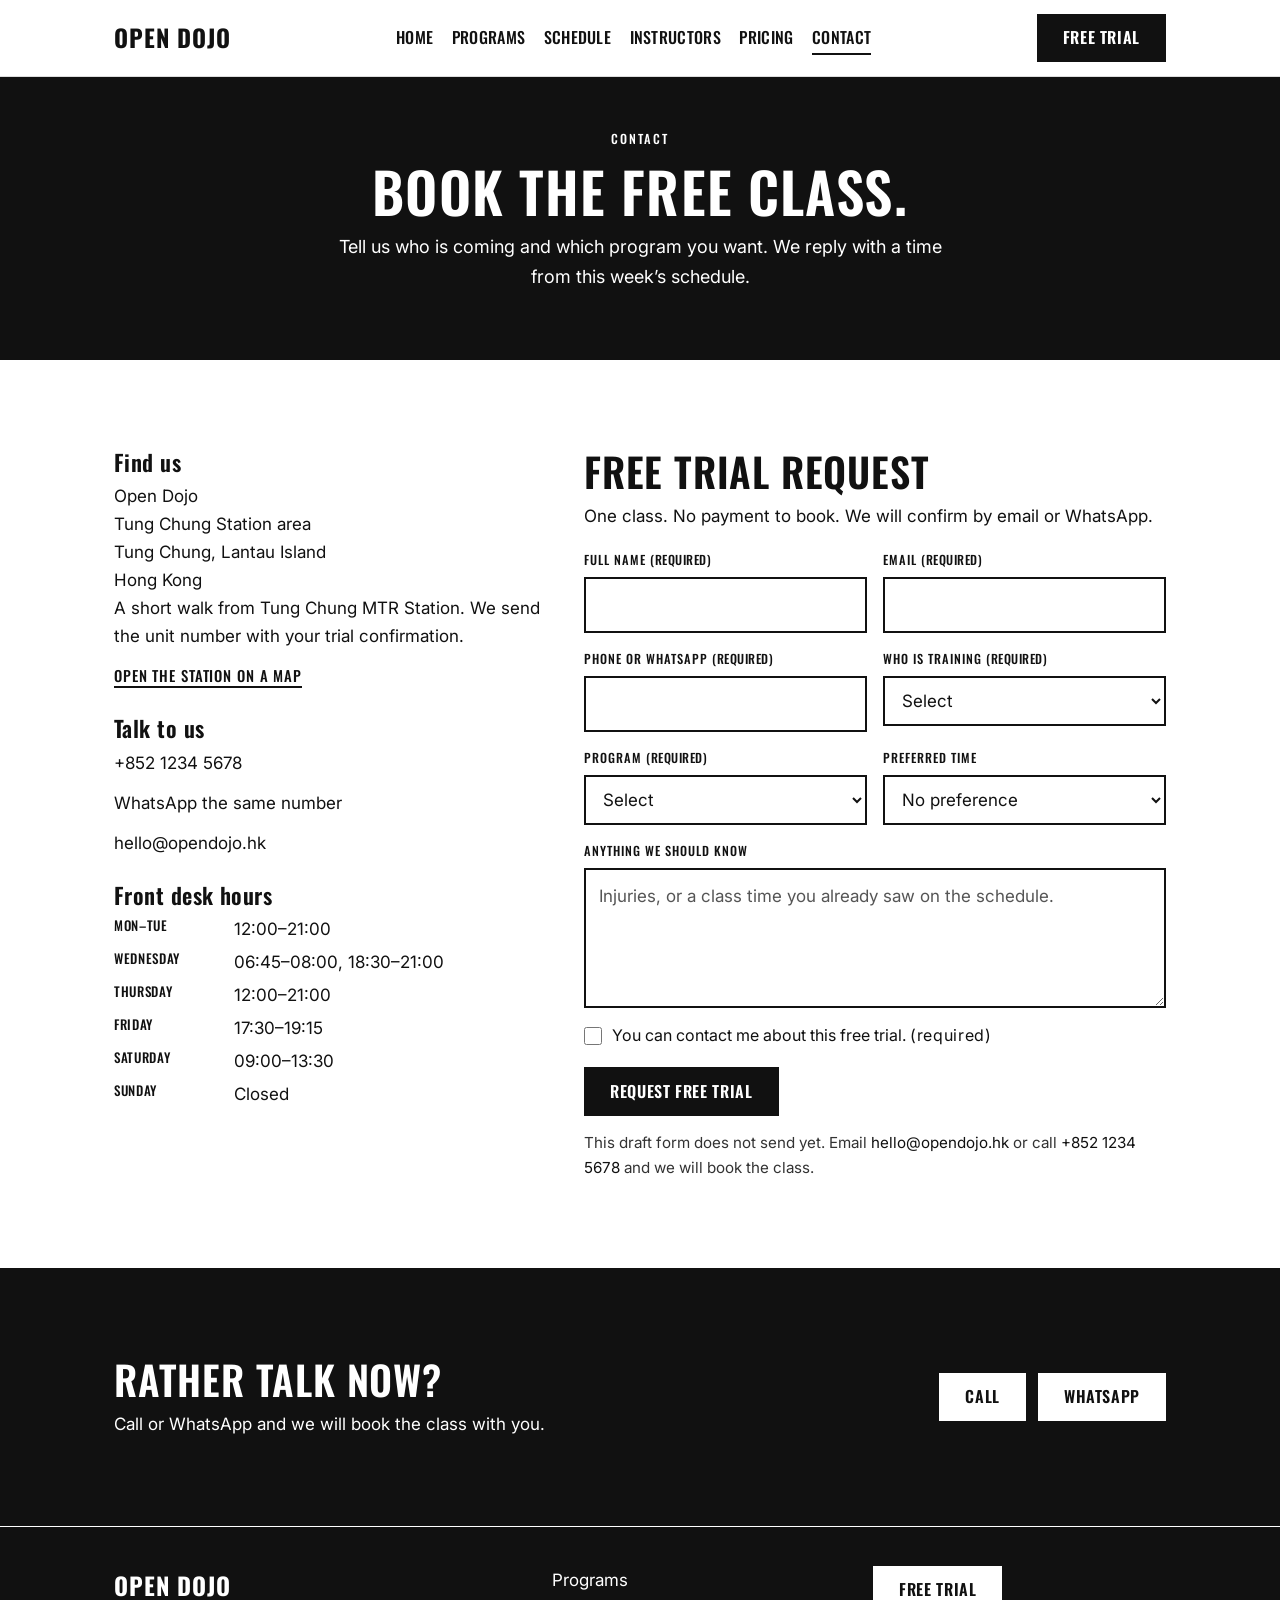
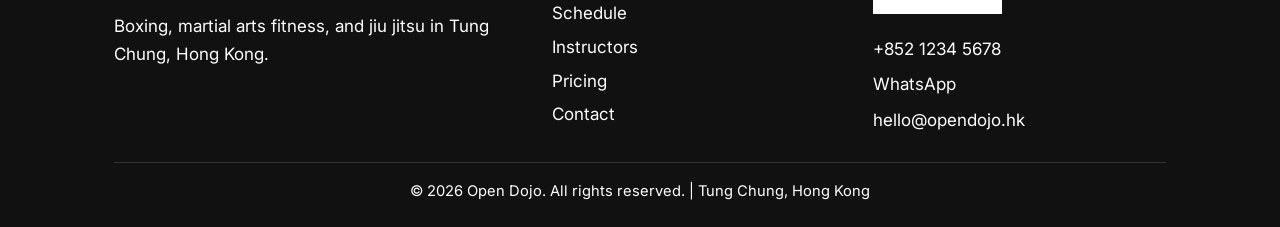
==== contact.html @ 1bc10bd5 "Rename the gym to Open Dojo and keep three classes. Boxing, martial arts fitness, and jiu jitsu open" ====
<!DOCTYPE html>
<html lang="en">
<head>
  <meta charset="UTF-8">
  <meta name="viewport" content="width=device-width, initial-scale=1.0">
  <meta name="description" content="Book a free trial class at Open Dojo in Tung Chung. Boxing, martial arts fitness, or jiu jitsu open mat. Near Tung Chung MTR Station.">
  <title>Contact | Open Dojo</title>
  <link rel="stylesheet" href="styles.css">
</head>
<body>
  <a class="skip" href="#main">Skip to content</a>
  <header>
    <nav aria-label="Primary">
      <a class="logo" href="index.html">Open Dojo</a>
      <input class="nav-toggle" type="checkbox" id="nav-toggle">
      <label class="nav-summary" for="nav-toggle"><span class="menu-open">Menu</span><span class="menu-close">Close</span></label>
      <a class="btn nav-cta" href="contact.html#trial">Free Trial</a>
      <ul class="nav-links">
        <li><a href="index.html">Home</a></li>
        <li><a href="programs.html">Programs</a></li>
        <li><a href="schedule.html">Schedule</a></li>
        <li><a href="instructors.html">Instructors</a></li>
        <li><a href="pricing.html">Pricing</a></li>
        <li><a href="contact.html" aria-current="page">Contact</a></li>
      </ul>
    </nav>
  </header>
  <main id="main">
    <section class="page-hero">
      <div class="container">
        <p class="eyebrow">Contact</p>
        <h1>Book the free class.</h1>
        <p class="lede">Tell us who is coming and which program you want. We reply with a time from this week’s schedule.</p>
      </div>
    </section>

    <section id="trial">
      <div class="container contact-layout">
        <div class="trial-panel">
          <h2>Free trial request</h2>
          <p>One class. No payment to book. We will confirm by email or WhatsApp.</p>
          <form class="trial-form" name="trial" action="#" method="post">
            <div class="form-grid">
              <div class="field">
                <label for="name">Full name <span class="req">(required)</span></label>
                <input id="name" name="name" type="text" autocomplete="name" required>
              </div>
              <div class="field">
                <label for="email">Email <span class="req">(required)</span></label>
                <input id="email" name="email" type="email" autocomplete="email" required>
              </div>
              <div class="field">
                <label for="phone">Phone or WhatsApp <span class="req">(required)</span></label>
                <input id="phone" name="phone" type="tel" autocomplete="tel" required>
              </div>
              <div class="field">
                <label for="who">Who is training <span class="req">(required)</span></label>
                <select id="who" name="who" required>
                  <option value="">Select</option>
                  <option>Just me</option>
                  <option>More than one person</option>
                </select>
              </div>
              <div class="field">
                <label for="program">Program <span class="req">(required)</span></label>
                <select id="program" name="program" required>
                  <option value="">Select</option>
                  <option>Boxing</option>
                  <option>Martial Arts Fitness</option>
                  <option>Jiu Jitsu Open Mat</option>
                  <option>Not sure yet</option>
                </select>
              </div>
              <div class="field">
                <label for="when">Preferred time</label>
                <select id="when" name="when">
                  <option value="">No preference</option>
                  <option>Weekday morning</option>
                  <option>Weekday lunchtime</option>
                  <option>Weekday evening</option>
                  <option>Saturday morning</option>
                </select>
              </div>
              <div class="field field-full">
                <label for="message">Anything we should know</label>
                <textarea id="message" name="message" rows="4" placeholder="Injuries, or a class time you already saw on the schedule."></textarea>
              </div>
              <div class="field field-full check">
                <label for="consent">
                  <input id="consent" name="consent" type="checkbox" required>
                  <span>You can contact me about this free trial. <span class="req">(required)</span></span>
                </label>
              </div>
            </div>
            <button class="btn" type="submit">Request Free Trial</button>
            <p class="form-note">This draft form does not send yet. Email <a href="mailto:hello@opendojo.hk">hello@opendojo.hk</a> or call <a href="tel:+85212345678">+852 1234 5678</a> and we will book the class.</p>
          </form>
        </div>

        <aside class="contact-details">
          <div class="contact-block">
            <h3>Find us</h3>
            <address>
              Open Dojo<br>
              Tung Chung Station area<br>
              Tung Chung, Lantau Island<br>
              Hong Kong
            </address>
            <p>A short walk from Tung Chung MTR Station. We send the unit number with your trial confirmation.</p>
            <p><a class="text-link" href="https://www.google.com/maps/search/?api=1&amp;query=Tung+Chung+Station">Open the station on a map</a></p>
          </div>
          <div class="contact-block">
            <h3>Talk to us</h3>
            <p><a href="tel:+85212345678">+852 1234 5678</a></p>
            <p><a href="https://wa.me/85212345678">WhatsApp the same number</a></p>
            <p><a href="mailto:hello@opendojo.hk">hello@opendojo.hk</a></p>
          </div>
          <div class="contact-block">
            <h3>Front desk hours</h3>
            <dl class="hours">
              <dt>Mon–Tue</dt>
              <dd>12:00–21:00</dd>
              <dt>Wednesday</dt>
              <dd>06:45–08:00, 18:30–21:00</dd>
              <dt>Thursday</dt>
              <dd>12:00–21:00</dd>
              <dt>Friday</dt>
              <dd>17:30–19:15</dd>
              <dt>Saturday</dt>
              <dd>09:00–13:30</dd>
              <dt>Sunday</dt>
              <dd>Closed</dd>
            </dl>
          </div>
        </aside>
      </div>
    </section>

    <section class="cta-band">
      <div class="container cta-band-inner">
        <div>
          <h2>Rather talk now?</h2>
          <p>Call or WhatsApp and we will book the class with you.</p>
        </div>
        <div class="cta-actions">
          <a class="btn btn-light" href="tel:+85212345678">Call</a>
          <a class="btn btn-light" href="https://wa.me/85212345678">WhatsApp</a>
        </div>
      </div>
    </section>

  </main>
  <footer>
    <div class="container">
      <div class="footer-inner">
        <div class="footer-brand">
          <a class="logo" href="index.html">Open Dojo</a>
          <p>Boxing, martial arts fitness, and jiu jitsu in Tung Chung, Hong Kong.</p>
        </div>
        <ul class="footer-links">
          <li><a href="programs.html">Programs</a></li>
          <li><a href="schedule.html">Schedule</a></li>
          <li><a href="instructors.html">Instructors</a></li>
          <li><a href="pricing.html">Pricing</a></li>
          <li><a href="contact.html">Contact</a></li>
        </ul>
        <div class="footer-contact">
          <a class="btn btn-light" href="contact.html#trial">Free Trial</a>
          <p><a href="tel:+85212345678">+852 1234 5678</a></p>
          <p><a href="https://wa.me/85212345678">WhatsApp</a></p>
          <p><a href="mailto:hello@opendojo.hk">hello@opendojo.hk</a></p>
        </div>
      </div>
      <p class="footer-legal">&copy; 2026 Open Dojo. All rights reserved. | Tung Chung, Hong Kong</p>
    </div>
  </footer>
</body>
</html>
---- styles.css ----
/* Open Dojo - Black & White Martial Arts Gym */

@import url('https://fonts.googleapis.com/css2?family=Oswald:wght@400;500;600;700&family=Inter:wght@400;500;600&display=swap');

:root {
  --ink: #111111;
  --paper: #ffffff;
  --muted: #333333;
  --line: #dddddd;
  --wash: #f8f8f8;
  --max: 1100px;
  --pad: 1.25rem;
  --section: 4rem;
}

* {
  margin: 0;
  padding: 0;
  box-sizing: border-box;
}

html {
  color-scheme: light;
  scroll-behavior: smooth;
}

body {
  font-family: 'Inter', system-ui, sans-serif;
  color: var(--ink);
  background: var(--paper);
  line-height: 1.65;
  font-size: 1.0625rem;
}

img {
  max-width: 100%;
  height: auto;
  display: block;
}

[id] {
  scroll-margin-top: 6rem;
}

h1, h2, h3, h4, .logo, .nav-links a, .btn, .eyebrow, .price, .nav-summary {
  font-family: 'Oswald', sans-serif;
  font-weight: 600;
  letter-spacing: 0.02em;
}

h1 {
  font-size: clamp(2.4rem, 8vw, 4.25rem);
  line-height: 1.02;
  text-transform: uppercase;
}

h2 {
  font-size: clamp(1.8rem, 4vw, 2.5rem);
  line-height: 1.15;
  text-transform: uppercase;
}

h3 {
  font-size: 1.4rem;
  line-height: 1.25;
}

p + p {
  margin-top: 0.75rem;
}

a {
  color: var(--ink);
  text-decoration: none;
  text-underline-offset: 0.15em;
}

a:hover {
  text-decoration: underline;
}

:focus-visible {
  outline: 2px solid var(--ink);
  outline-offset: 3px;
}

.hero :focus-visible,
.page-hero :focus-visible,
.cta-band :focus-visible,
.card-feature :focus-visible,
footer :focus-visible {
  outline-color: var(--paper);
}

::selection {
  background: var(--ink);
  color: var(--paper);
}

.skip {
  position: absolute;
  left: var(--pad);
  top: 0.5rem;
  background: var(--paper);
  color: var(--ink);
  padding: 0.5rem 0.75rem;
  z-index: 200;
  transform: translateY(-150%);
}

.skip:focus {
  transform: none;
}

.container {
  max-width: var(--max);
  margin: 0 auto;
  padding: 0 var(--pad);
}

/* Header and navigation */

header {
  background: var(--paper);
  border-bottom: 1px solid var(--line);
  position: sticky;
  top: 0;
  z-index: 100;
}

nav {
  max-width: var(--max);
  margin: 0 auto;
  display: flex;
  flex-wrap: wrap;
  align-items: center;
  gap: 0.75rem 1rem;
  padding: 0.85rem var(--pad);
}

.logo {
  font-size: 1.35rem;
  font-weight: 700;
  text-transform: uppercase;
  letter-spacing: 0.04em;
  margin-right: auto;
}

.logo:hover {
  text-decoration: none;
}

.nav-toggle {
  position: absolute;
  width: 1px;
  height: 1px;
  overflow: hidden;
  clip: rect(0 0 0 0);
}

.nav-summary {
  display: inline-flex;
  align-items: center;
  justify-content: center;
  flex-shrink: 0;
  min-height: 2.75rem;
  padding: 0.4rem 0.8rem;
  border: 2px solid var(--ink);
  text-transform: uppercase;
  letter-spacing: 0.06em;
  cursor: pointer;
  font-size: 0.95rem;
}

.menu-close {
  display: none;
}

.nav-toggle:checked + .nav-summary .menu-open {
  display: none;
}

.nav-toggle:checked + .nav-summary .menu-close {
  display: inline;
}

.nav-toggle:focus-visible + .nav-summary {
  outline: 2px solid var(--ink);
  outline-offset: 3px;
}

.nav-cta {
  flex: 1 0 100%;
  text-align: center;
}

.nav-links {
  display: none;
  flex-basis: 100%;
  flex-direction: column;
  gap: 0.15rem;
  list-style: none;
  padding-top: 0.35rem;
  border-top: 1px solid var(--line);
}

.nav-toggle:checked ~ .nav-links {
  display: flex;
}

.nav-links a {
  display: block;
  padding: 0.55rem 0;
  font-size: 1rem;
  font-weight: 500;
  text-transform: uppercase;
  border-bottom: 2px solid transparent;
}

.nav-links a:hover {
  text-decoration: none;
  border-bottom-color: var(--ink);
}

.nav-links a[aria-current="page"] {
  border-bottom-color: var(--ink);
}

/* Buttons */

.btn {
  display: inline-block;
  background: var(--ink);
  color: var(--paper);
  padding: 0.8rem 1.5rem;
  text-transform: uppercase;
  font-size: 1rem;
  font-weight: 600;
  letter-spacing: 0.04em;
  border: 2px solid var(--ink);
  cursor: pointer;
  text-align: center;
  line-height: 1.2;
  transition: background 0.2s, color 0.2s;
}

.btn:hover {
  background: #333333;
  color: var(--paper);
  text-decoration: none;
}

.btn-outline {
  background: transparent;
  color: var(--ink);
  border: 2px solid var(--ink);
}

.btn-outline:hover {
  background: var(--ink);
  color: var(--paper);
}

.btn-light {
  background: var(--paper);
  color: var(--ink);
  border-color: var(--paper);
}

.btn-light:hover {
  background: #e6e6e6;
  color: var(--ink);
}

/* Heroes and sections */

.eyebrow {
  font-weight: 500;
  letter-spacing: 0.16em;
  text-transform: uppercase;
  font-size: 0.78rem;
  margin-bottom: 0.75rem;
}

.lede {
  max-width: 40rem;
  color: var(--muted);
}

.hero .lede,
.page-hero .lede,
.cta-band .lede {
  color: var(--paper);
}

.hero {
  background: var(--ink);
  color: var(--paper);
  padding: 4.5rem 0;
  text-align: center;
}

.hero h1 {
  margin-bottom: 1rem;
}

.hero .eyebrow {
  font-size: 0.78rem;
  margin-bottom: 0.85rem;
}

.hero-text {
  font-size: 1.2rem;
  max-width: 38rem;
  margin: 0 auto 1.75rem;
}

.page-hero {
  background: var(--ink);
  color: var(--paper);
  padding: 3.25rem 0 2.75rem;
  text-align: center;
}

.page-hero h1 {
  font-size: clamp(2.1rem, 6vw, 3.5rem);
  margin-bottom: 0.85rem;
}

.page-hero .lede {
  margin: 0 auto 1.5rem;
  font-size: 1.125rem;
}

.page-hero a.btn-light,
.hero a.btn-light,
.cta-band a.btn-light,
.card-feature a.btn-light,
footer a.btn-light {
  color: var(--ink);
}

.jump {
  display: flex;
  flex-wrap: wrap;
  justify-content: center;
  gap: 0.55rem 1.25rem;
}

.jump a {
  color: var(--paper);
  font-family: 'Oswald', sans-serif;
  font-weight: 500;
  text-transform: uppercase;
  letter-spacing: 0.08em;
  font-size: 0.92rem;
  border-bottom: 2px solid var(--paper);
}

.page-hero .jump {
  margin-top: 1.5rem;
}

.jump a:hover {
  text-decoration: none;
}

section {
  padding: var(--section) 0;
}

.section-head {
  text-align: center;
  margin-bottom: 2.25rem;
}

.section-head h2 {
  margin-bottom: 0.75rem;
}

.section-head .lede {
  margin-left: auto;
  margin-right: auto;
}

.band {
  background: var(--wash);
}

/* Cards */

.cards {
  display: grid;
  grid-template-columns: 1fr;
  gap: 1.25rem;
}

.card {
  display: flex;
  flex-direction: column;
  align-items: flex-start;
  gap: 0.75rem;
  border: 1px solid var(--line);
  padding: 1.5rem;
  background: var(--paper);
  transition: border-color 0.2s;
}

.card:hover {
  border-color: var(--ink);
}

.card h3,
.card p,
.card ul {
  margin: 0;
}

.card ul {
  padding-left: 1.1rem;
  display: grid;
  gap: 0.35rem;
}

.card .btn {
  margin-top: auto;
}

.card-meta {
  color: var(--muted);
  font-size: 0.95rem;
}

.card-feature {
  background: var(--ink);
  color: var(--paper);
  border-color: var(--ink);
}

.card-feature .card-meta,
.card-feature p,
.card-feature li {
  color: var(--paper);
}

.text-link {
  font-family: 'Oswald', sans-serif;
  font-weight: 500;
  text-transform: uppercase;
  letter-spacing: 0.06em;
  font-size: 0.92rem;
  border-bottom: 2px solid var(--ink);
}

.text-link:hover {
  text-decoration: none;
}

.center-link {
  text-align: center;
  margin-top: 1.75rem;
}

/* Who we train and reasons */

.who-grid,
.reasons,
.extras {
  display: grid;
  grid-template-columns: 1fr;
  gap: 1.5rem;
}

.extras {
  margin-top: 2.5rem;
}

.who,
.reason,
.extra {
  border-top: 2px solid var(--ink);
  padding-top: 0.9rem;
  text-align: left;
}

.who-num {
  display: block;
  font-family: 'Oswald', sans-serif;
  font-size: 1.6rem;
  letter-spacing: 0.04em;
  margin-bottom: 0.35rem;
}

.reasons {
  margin-bottom: 2rem;
}

.band .section-head,
.band .center-link,
.cta-band {
  text-align: center;
}

.cta-band {
  background: var(--ink);
  color: var(--paper);
}

.cta-band-inner {
  display: flex;
  flex-direction: column;
  align-items: flex-start;
  gap: 1.25rem;
  text-align: left;
}

.cta-band h2 {
  margin-bottom: 0.45rem;
}

.cta-actions {
  display: flex;
  flex-wrap: wrap;
  gap: 0.75rem;
}

/* Schedule */

.table-scroll {
  overflow-x: auto;
  -webkit-overflow-scrolling: touch;
  border: 1px solid var(--ink);
}

.schedule {
  width: 100%;
  min-width: 40rem;
  border-collapse: collapse;
  background: var(--paper);
}

.schedule caption {
  position: absolute;
  width: 1px;
  height: 1px;
  overflow: hidden;
  clip: rect(0 0 0 0);
}

.schedule th,
.schedule td {
  padding: 0.8rem 0.85rem;
  text-align: left;
  vertical-align: top;
}

.schedule th {
  background: var(--ink);
  color: var(--paper);
  font-family: 'Oswald', sans-serif;
  font-weight: 500;
  font-size: 0.82rem;
  letter-spacing: 0.08em;
  text-transform: uppercase;
}

.schedule td {
  border-bottom: 1px solid var(--line);
}

.schedule tbody tr:nth-child(even) td {
  background: var(--wash);
}

.schedule th:first-child,
.schedule td:first-child {
  position: sticky;
  left: 0;
  z-index: 1;
  box-shadow: 1px 0 0 var(--ink);
}

.schedule th:first-child {
  background: var(--ink);
}

.schedule td:first-child {
  background: var(--paper);
  font-weight: 600;
}

.schedule tbody tr:nth-child(even) td:first-child {
  background: var(--wash);
}

.fine {
  margin-top: 1rem;
  color: var(--muted);
  font-size: 0.95rem;
}

@media (min-width: 48rem) {
  .swipe-hint {
    display: none;
  }
}

/* Pricing */

.price {
  font-size: clamp(2rem, 4vw, 2.6rem);
  line-height: 1;
  letter-spacing: 0.02em;
}

.price-term {
  font-family: 'Inter', sans-serif;
  font-size: 1rem;
  font-weight: 400;
  letter-spacing: 0;
}

.trial-banner {
  border: 2px solid var(--ink);
  padding: 1rem 1.15rem;
  text-align: center;
  font-family: 'Oswald', sans-serif;
  font-weight: 600;
  text-transform: uppercase;
  letter-spacing: 0.06em;
  margin-bottom: 1.5rem;
}

.policy {
  display: grid;
  gap: 0.9rem;
  margin-top: 2rem;
}

.policy div {
  border-top: 1px solid var(--line);
  padding-top: 0.8rem;
}

/* Instructors */

.monogram {
  width: 4.25rem;
  height: 4.25rem;
  background: var(--ink);
  color: var(--paper);
  display: flex;
  align-items: center;
  justify-content: center;
  font-family: 'Oswald', sans-serif;
  font-size: 1.4rem;
  letter-spacing: 0.04em;
}

.role {
  font-family: 'Oswald', sans-serif;
  font-weight: 500;
  text-transform: uppercase;
  letter-spacing: 0.08em;
  font-size: 0.85rem;
}

/* Contact */

.contact-layout {
  display: grid;
  gap: 2.5rem;
}

.trial-panel h2 {
  text-align: left;
  margin-bottom: 0.5rem;
}

address {
  font-style: normal;
}

.contact-block + .contact-block {
  margin-top: 1.5rem;
}

.contact-block h3 {
  margin-bottom: 0.4rem;
}

.hours {
  display: grid;
  grid-template-columns: 6.5rem 1fr;
  gap: 0.3rem 1rem;
}

.hours dt {
  font-family: 'Oswald', sans-serif;
  font-weight: 500;
  text-transform: uppercase;
  font-size: 0.82rem;
  letter-spacing: 0.05em;
}

.hours dd {
  margin: 0;
}

.form-grid {
  display: grid;
  gap: 1rem;
  margin: 1.25rem 0;
}

.field {
  display: flex;
  flex-direction: column;
  gap: 0.4rem;
}

.field > label {
  font-family: 'Oswald', sans-serif;
  font-weight: 500;
  letter-spacing: 0.08em;
  text-transform: uppercase;
  font-size: 0.78rem;
}

.req {
  letter-spacing: 0.04em;
}

.field input,
.field select,
.field textarea {
  width: 100%;
  border: 2px solid var(--ink);
  border-radius: 0;
  background: var(--paper);
  color: var(--ink);
  padding: 0.75rem 0.8rem;
  font: inherit;
}

.field textarea {
  resize: vertical;
  min-height: 8rem;
}

.field input::placeholder,
.field textarea::placeholder {
  color: #555555;
  opacity: 1;
}

.check label {
  display: flex;
  gap: 0.65rem;
  align-items: flex-start;
  font-family: 'Inter', system-ui, sans-serif;
  font-weight: 400;
  letter-spacing: 0;
  text-transform: none;
  font-size: 1rem;
  line-height: 1.45;
}

.check input {
  width: 1.1rem;
  height: 1.1rem;
  margin-top: 0.2rem;
  accent-color: var(--ink);
}

.trial-form .btn {
  width: 100%;
}

.form-note {
  margin-top: 0.9rem;
  color: var(--muted);
  font-size: 0.95rem;
}

/* Footer */

footer {
  background: var(--ink);
  color: var(--paper);
  padding: 2.5rem 0 1.5rem;
  box-shadow: inset 0 1px 0 #ffffff;
}

footer a {
  color: var(--paper);
}

.footer-inner {
  display: grid;
  gap: 1.75rem;
  padding-bottom: 1.75rem;
}

.footer-brand p,
.footer-contact p {
  margin-top: 0.45rem;
}

.footer-links {
  list-style: none;
  display: grid;
  gap: 0.35rem;
}

.footer-contact .btn {
  margin-bottom: 0.85rem;
}

.footer-legal {
  border-top: 1px solid #333333;
  padding-top: 1rem;
  text-align: center;
  font-size: 0.92rem;
}

/* Wider screens */

@media (min-width: 40rem) {
  :root {
    --pad: 1.5rem;
  }

  .logo {
    font-size: 1.5rem;
  }

  .cards {
    grid-template-columns: repeat(2, 1fr);
  }

  .who-grid {
    grid-template-columns: 1fr 1fr;
  }

  .form-grid {
    grid-template-columns: 1fr 1fr;
  }

  .field-full {
    grid-column: 1 / -1;
  }

  .trial-form .btn {
    width: auto;
  }
}

@media (min-width: 48rem) {
  .reasons,
  .extras {
    grid-template-columns: repeat(3, 1fr);
  }

  .cta-band-inner {
    flex-direction: row;
    align-items: center;
    justify-content: space-between;
    gap: 2rem;
  }
}

@media (min-width: 56rem) {
  .contact-layout {
    grid-template-columns: 0.85fr 1.15fr;
    align-items: start;
  }

  .contact-details {
    order: -1;
  }

  .cards.cards-3 {
    grid-template-columns: repeat(3, 1fr);
  }
}

@media (min-width: 64rem) {
  :root {
    --section: 5.5rem;
  }

  nav {
    flex-wrap: nowrap;
    justify-content: space-between;
  }

  .logo {
    margin-right: 0;
  }

  .nav-toggle,
  .nav-summary {
    display: none;
  }

  .nav-toggle:checked ~ .nav-links,
  .nav-links {
    display: flex;
    flex-direction: row;
    flex-basis: auto;
    align-items: center;
    order: 1;
    gap: 1.15rem;
    border-top: 0;
    padding-top: 0;
  }

  .nav-links a {
    padding: 0.15rem 0;
  }

  .nav-cta {
    flex: 0 0 auto;
    order: 2;
  }

  .hero {
    padding: 6.5rem 0;
  }

  .cards {
    grid-template-columns: repeat(3, 1fr);
  }

  .cards.cards-2 {
    grid-template-columns: 1fr 1fr;
  }

  .who-grid {
    grid-template-columns: repeat(3, 1fr);
  }

  .footer-inner {
    grid-template-columns: 1.4fr 1fr 1fr;
    align-items: start;
  }
}

@media (prefers-reduced-motion: reduce) {
  html {
    scroll-behavior: auto;
  }

  *,
  *::before,
  *::after {
    transition: none !important;
  }
}
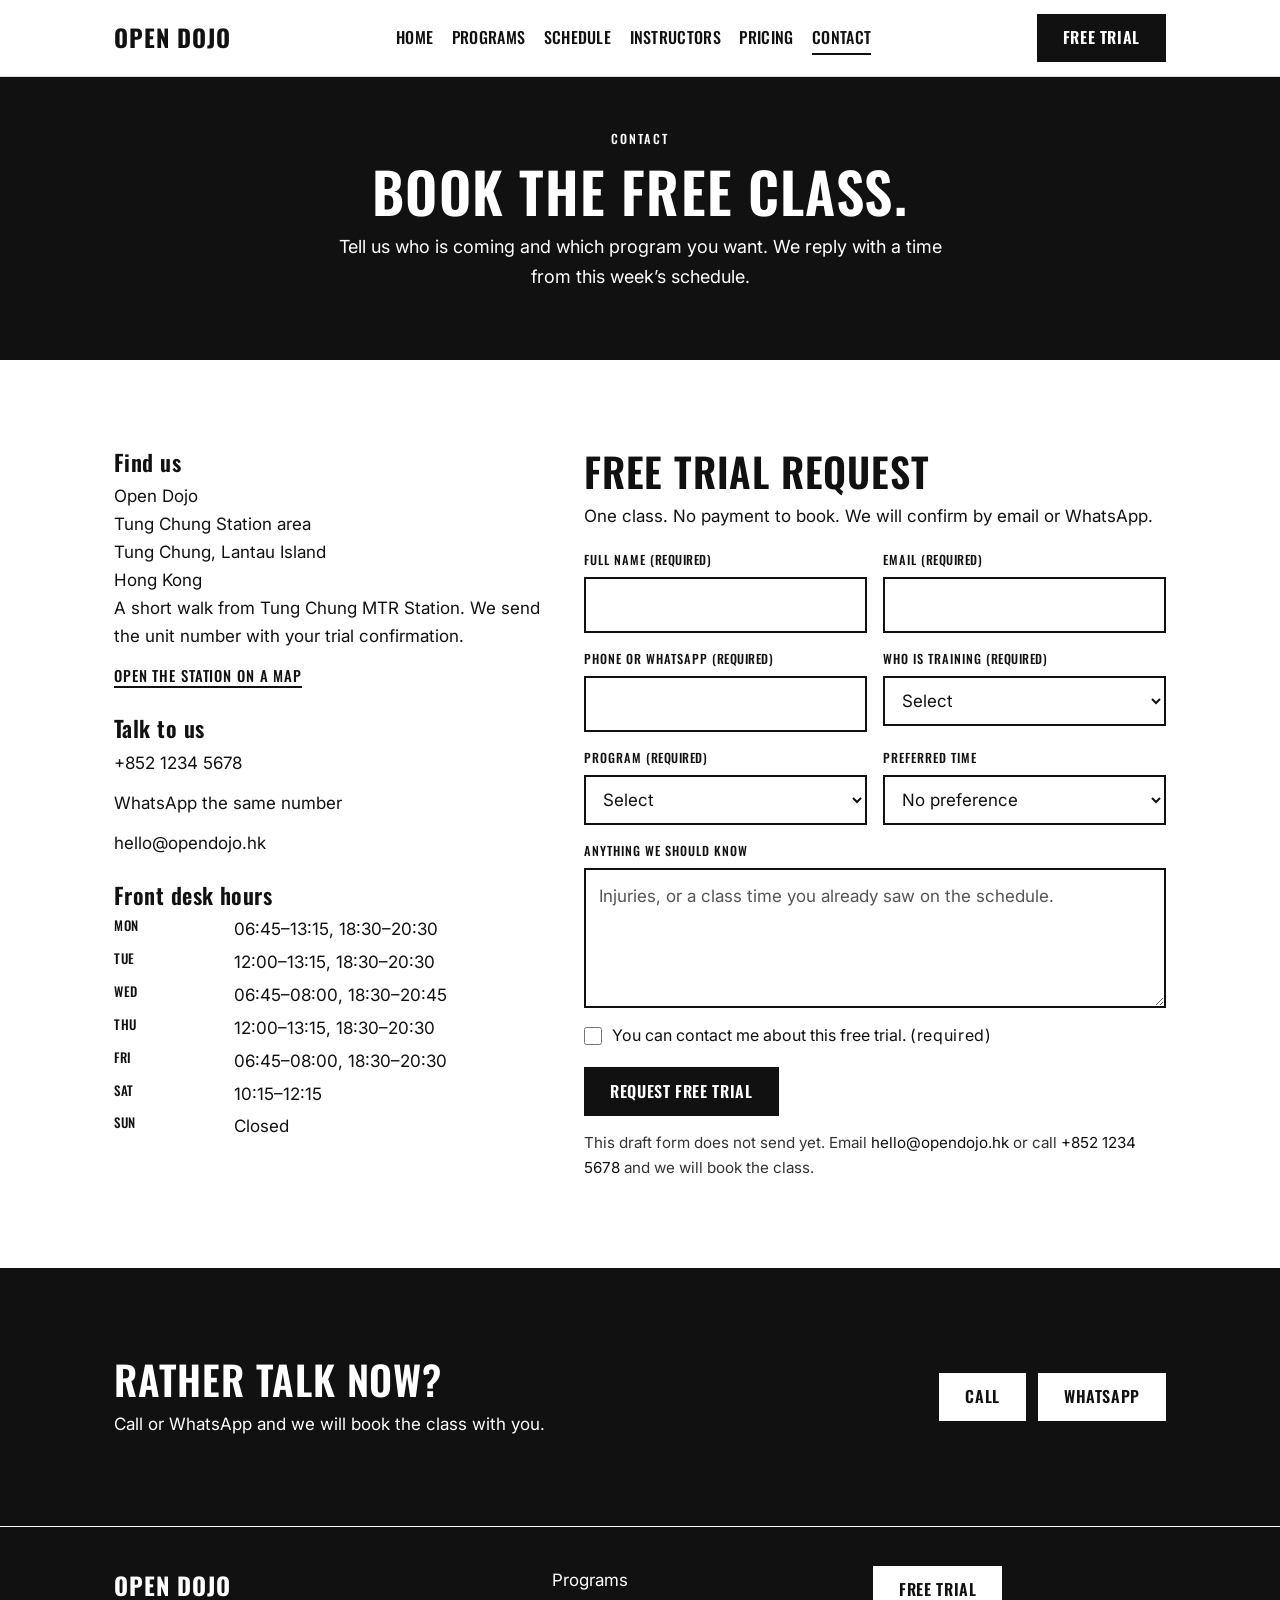
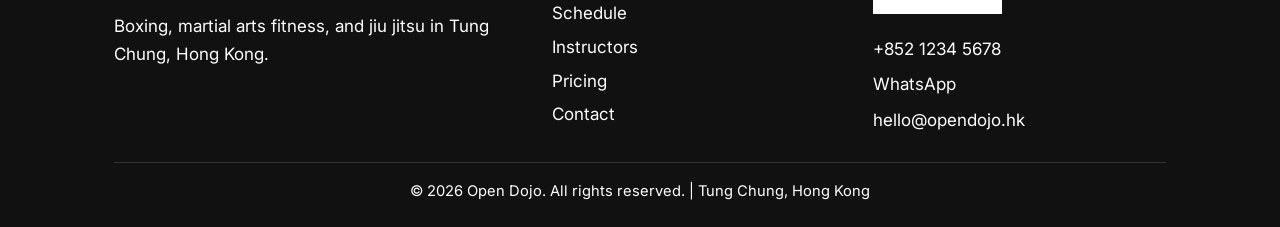
==== commit e10d1692: "Replace named coaches with Coach A–C and turn the schedule into a weekly grid. Instructors use gener" ====
--- a/contact.html
+++ b/contact.html
@@ -118,17 +118,19 @@
           <div class="contact-block">
             <h3>Front desk hours</h3>
             <dl class="hours">
-              <dt>Mon–Tue</dt>
-              <dd>12:00–21:00</dd>
-              <dt>Wednesday</dt>
-              <dd>06:45–08:00, 18:30–21:00</dd>
-              <dt>Thursday</dt>
-              <dd>12:00–21:00</dd>
-              <dt>Friday</dt>
-              <dd>17:30–19:15</dd>
-              <dt>Saturday</dt>
-              <dd>09:00–13:30</dd>
-              <dt>Sunday</dt>
+              <dt>Mon</dt>
+              <dd>06:45–13:15, 18:30–20:30</dd>
+              <dt>Tue</dt>
+              <dd>12:00–13:15, 18:30–20:30</dd>
+              <dt>Wed</dt>
+              <dd>06:45–08:00, 18:30–20:45</dd>
+              <dt>Thu</dt>
+              <dd>12:00–13:15, 18:30–20:30</dd>
+              <dt>Fri</dt>
+              <dd>06:45–08:00, 18:30–20:30</dd>
+              <dt>Sat</dt>
+              <dd>10:15–12:15</dd>
+              <dt>Sun</dt>
               <dd>Closed</dd>
             </dl>
           </div>
--- a/styles.css
+++ b/styles.css
@@ -534,12 +534,13 @@
 
 .schedule {
   width: 100%;
-  min-width: 40rem;
+  min-width: 58rem;
   border-collapse: collapse;
   background: var(--paper);
 }
 
-.schedule caption {
+.schedule caption,
+.visually-hidden {
   position: absolute;
   width: 1px;
   height: 1px;
@@ -549,12 +550,13 @@
 
 .schedule th,
 .schedule td {
-  padding: 0.8rem 0.85rem;
-  text-align: left;
-  vertical-align: top;
-}
-
-.schedule th {
+  border: 1px solid var(--ink);
+  padding: 0.9rem 0.7rem;
+  text-align: center;
+  vertical-align: middle;
+}
+
+.schedule thead th {
   background: var(--ink);
   color: var(--paper);
   font-family: 'Oswald', sans-serif;
@@ -564,33 +566,63 @@
   text-transform: uppercase;
 }
 
-.schedule td {
-  border-bottom: 1px solid var(--line);
+.schedule tbody th {
+  background: var(--ink);
+  color: var(--paper);
+  font-family: 'Oswald', sans-serif;
+  font-weight: 500;
+  font-size: 0.92rem;
+  letter-spacing: 0.03em;
+  text-align: left;
+  white-space: nowrap;
 }
 
 .schedule tbody tr:nth-child(even) td {
   background: var(--wash);
 }
 
-.schedule th:first-child,
-.schedule td:first-child {
+.schedule thead th:first-child,
+.schedule tbody th {
   position: sticky;
   left: 0;
   z-index: 1;
   box-shadow: 1px 0 0 var(--ink);
 }
 
-.schedule th:first-child {
-  background: var(--ink);
-}
-
-.schedule td:first-child {
-  background: var(--paper);
+.schedule td {
+  min-width: 6.75rem;
+}
+
+.class-name {
+  display: block;
+  font-family: 'Oswald', sans-serif;
   font-weight: 600;
-}
-
-.schedule tbody tr:nth-child(even) td:first-child {
-  background: var(--wash);
+  font-size: 0.92rem;
+  letter-spacing: 0.03em;
+  line-height: 1.25;
+  text-transform: uppercase;
+}
+
+.class-time {
+  display: block;
+  margin-top: 0.25rem;
+  font-size: 0.85rem;
+}
+
+.schedule-key {
+  display: flex;
+  flex-wrap: wrap;
+  gap: 0.45rem 1.5rem;
+  list-style: none;
+  margin-top: 1rem;
+}
+
+.schedule-key strong {
+  font-family: 'Oswald', sans-serif;
+  font-weight: 600;
+  letter-spacing: 0.03em;
+  text-transform: uppercase;
+  margin-right: 0.35rem;
 }
 
 .fine {
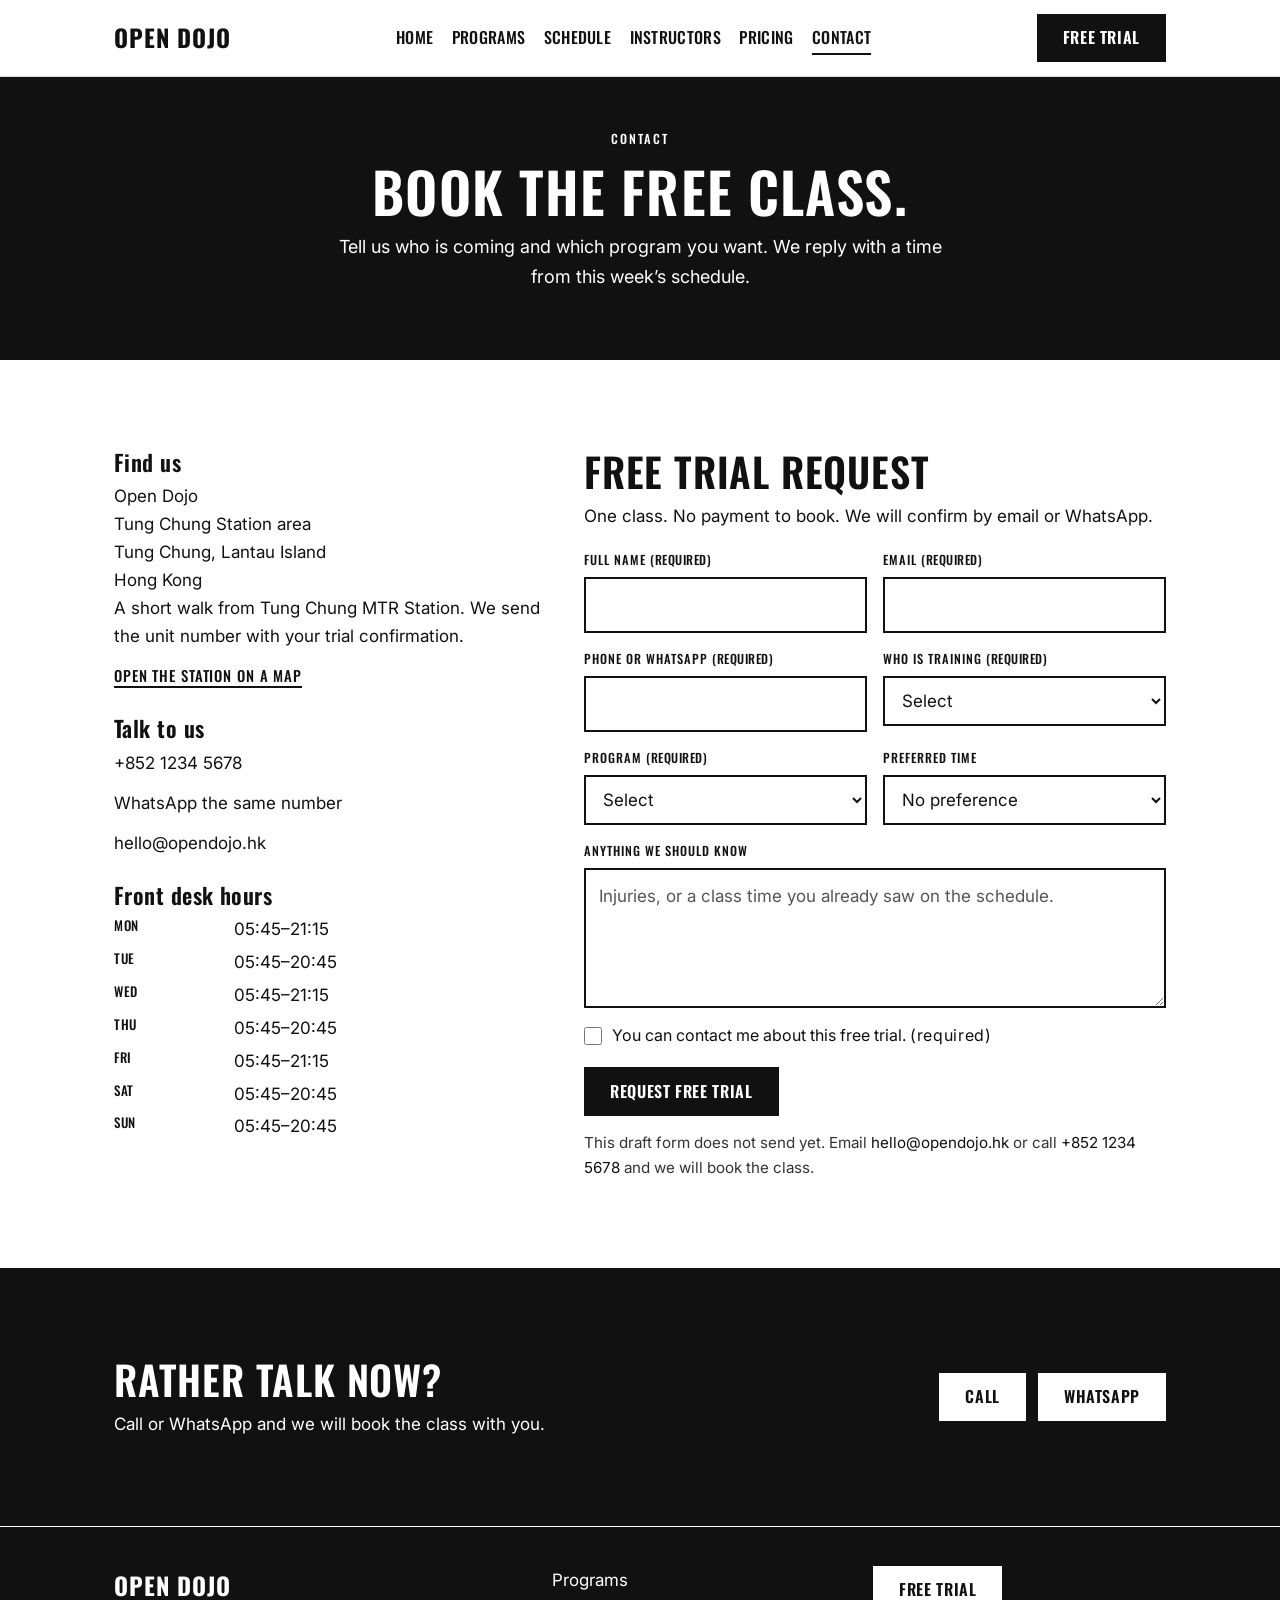
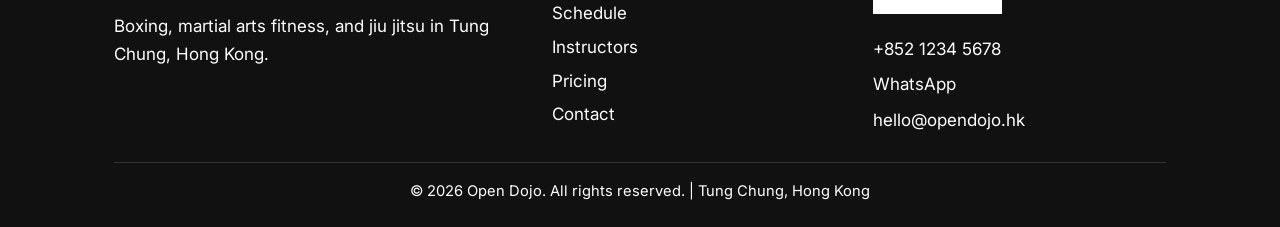
==== commit bbbc1026: "Fill the weekly timetable around daily open mat. Open mat is 06:00–08:00 every day and 18:00–21:00 o" ====
--- a/contact.html
+++ b/contact.html
@@ -76,9 +76,11 @@
                 <select id="when" name="when">
                   <option value="">No preference</option>
                   <option>Weekday morning</option>
-                  <option>Weekday lunchtime</option>
+                  <option>Weekday midday</option>
+                  <option>Weekday afternoon</option>
                   <option>Weekday evening</option>
-                  <option>Saturday morning</option>
+                  <option>Saturday</option>
+                  <option>Sunday</option>
                 </select>
               </div>
               <div class="field field-full">
@@ -119,19 +121,19 @@
             <h3>Front desk hours</h3>
             <dl class="hours">
               <dt>Mon</dt>
-              <dd>06:45–13:15, 18:30–20:30</dd>
+              <dd>05:45–21:15</dd>
               <dt>Tue</dt>
-              <dd>12:00–13:15, 18:30–20:30</dd>
+              <dd>05:45–20:45</dd>
               <dt>Wed</dt>
-              <dd>06:45–08:00, 18:30–20:45</dd>
+              <dd>05:45–21:15</dd>
               <dt>Thu</dt>
-              <dd>12:00–13:15, 18:30–20:30</dd>
+              <dd>05:45–20:45</dd>
               <dt>Fri</dt>
-              <dd>06:45–08:00, 18:30–20:30</dd>
+              <dd>05:45–21:15</dd>
               <dt>Sat</dt>
-              <dd>10:15–12:15</dd>
+              <dd>05:45–20:45</dd>
               <dt>Sun</dt>
-              <dd>Closed</dd>
+              <dd>05:45–20:45</dd>
             </dl>
           </div>
         </aside>
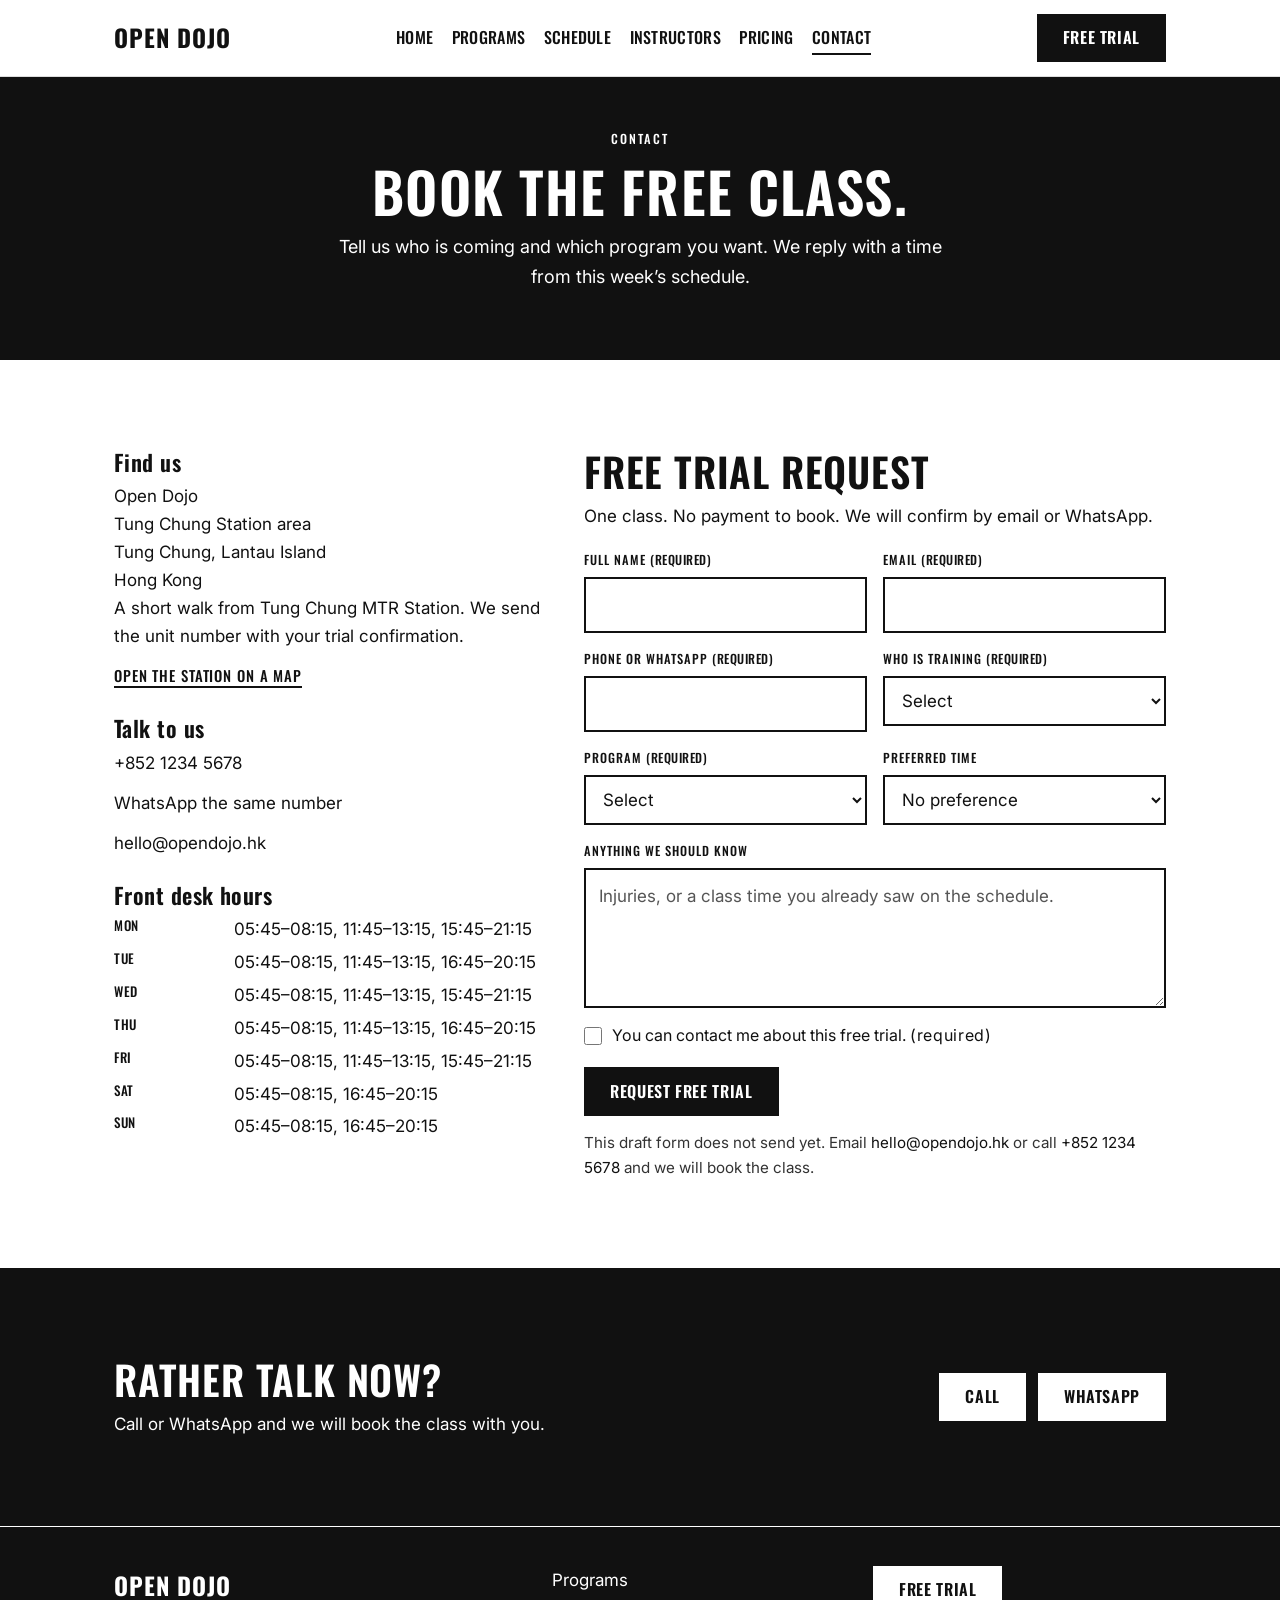
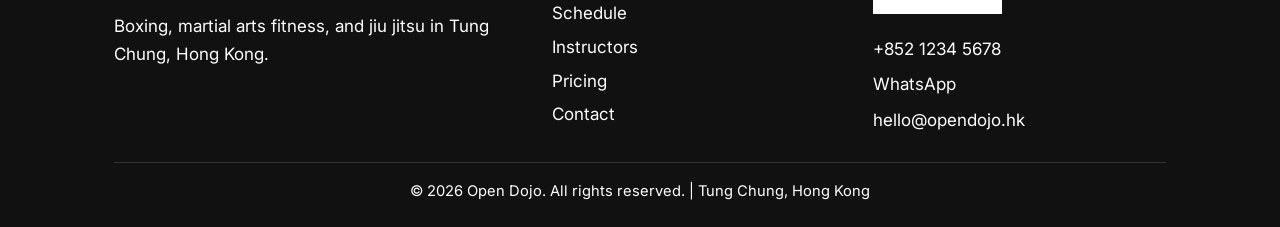
==== commit 9b5d73fa: "Thin the timetable and let longer classes span their hours. Open mat still runs 06:00–08:00 daily an" ====
--- a/contact.html
+++ b/contact.html
@@ -121,19 +121,19 @@
             <h3>Front desk hours</h3>
             <dl class="hours">
               <dt>Mon</dt>
-              <dd>05:45–21:15</dd>
+              <dd>05:45–08:15, 11:45–13:15, 15:45–21:15</dd>
               <dt>Tue</dt>
-              <dd>05:45–20:45</dd>
+              <dd>05:45–08:15, 11:45–13:15, 16:45–20:15</dd>
               <dt>Wed</dt>
-              <dd>05:45–21:15</dd>
+              <dd>05:45–08:15, 11:45–13:15, 15:45–21:15</dd>
               <dt>Thu</dt>
-              <dd>05:45–20:45</dd>
+              <dd>05:45–08:15, 11:45–13:15, 16:45–20:15</dd>
               <dt>Fri</dt>
-              <dd>05:45–21:15</dd>
+              <dd>05:45–08:15, 11:45–13:15, 15:45–21:15</dd>
               <dt>Sat</dt>
-              <dd>05:45–20:45</dd>
+              <dd>05:45–08:15, 16:45–20:15</dd>
               <dt>Sun</dt>
-              <dd>05:45–20:45</dd>
+              <dd>05:45–08:15, 16:45–20:15</dd>
             </dl>
           </div>
         </aside>
--- a/styles.css
+++ b/styles.css
@@ -551,7 +551,7 @@
 .schedule th,
 .schedule td {
   border: 1px solid var(--ink);
-  padding: 0.9rem 0.7rem;
+  padding: 0.55rem 0.65rem;
   text-align: center;
   vertical-align: middle;
 }
@@ -577,8 +577,30 @@
   white-space: nowrap;
 }
 
-.schedule tbody tr:nth-child(even) td {
+.schedule tbody tr:nth-child(even) td.is-empty {
   background: var(--wash);
+}
+
+.schedule td.is-openmat,
+.swatch.is-openmat {
+  background: var(--ink);
+  color: var(--paper);
+}
+
+.schedule td.is-openmat {
+  box-shadow: inset 0 0 0 1px #fff;
+}
+
+.schedule td.is-boxing,
+.swatch.is-boxing {
+  background: #5e5e5e;
+  color: var(--paper);
+}
+
+.schedule td.is-fitness,
+.swatch.is-fitness {
+  background: #e4e4e4;
+  color: var(--ink);
 }
 
 .schedule thead th:first-child,
@@ -615,6 +637,15 @@
   gap: 0.45rem 1.5rem;
   list-style: none;
   margin-top: 1rem;
+}
+
+.schedule-key .swatch {
+  display: inline-block;
+  width: 0.9rem;
+  height: 0.9rem;
+  margin-right: 0.45rem;
+  border: 1px solid var(--ink);
+  vertical-align: -0.15rem;
 }
 
 .schedule-key strong {
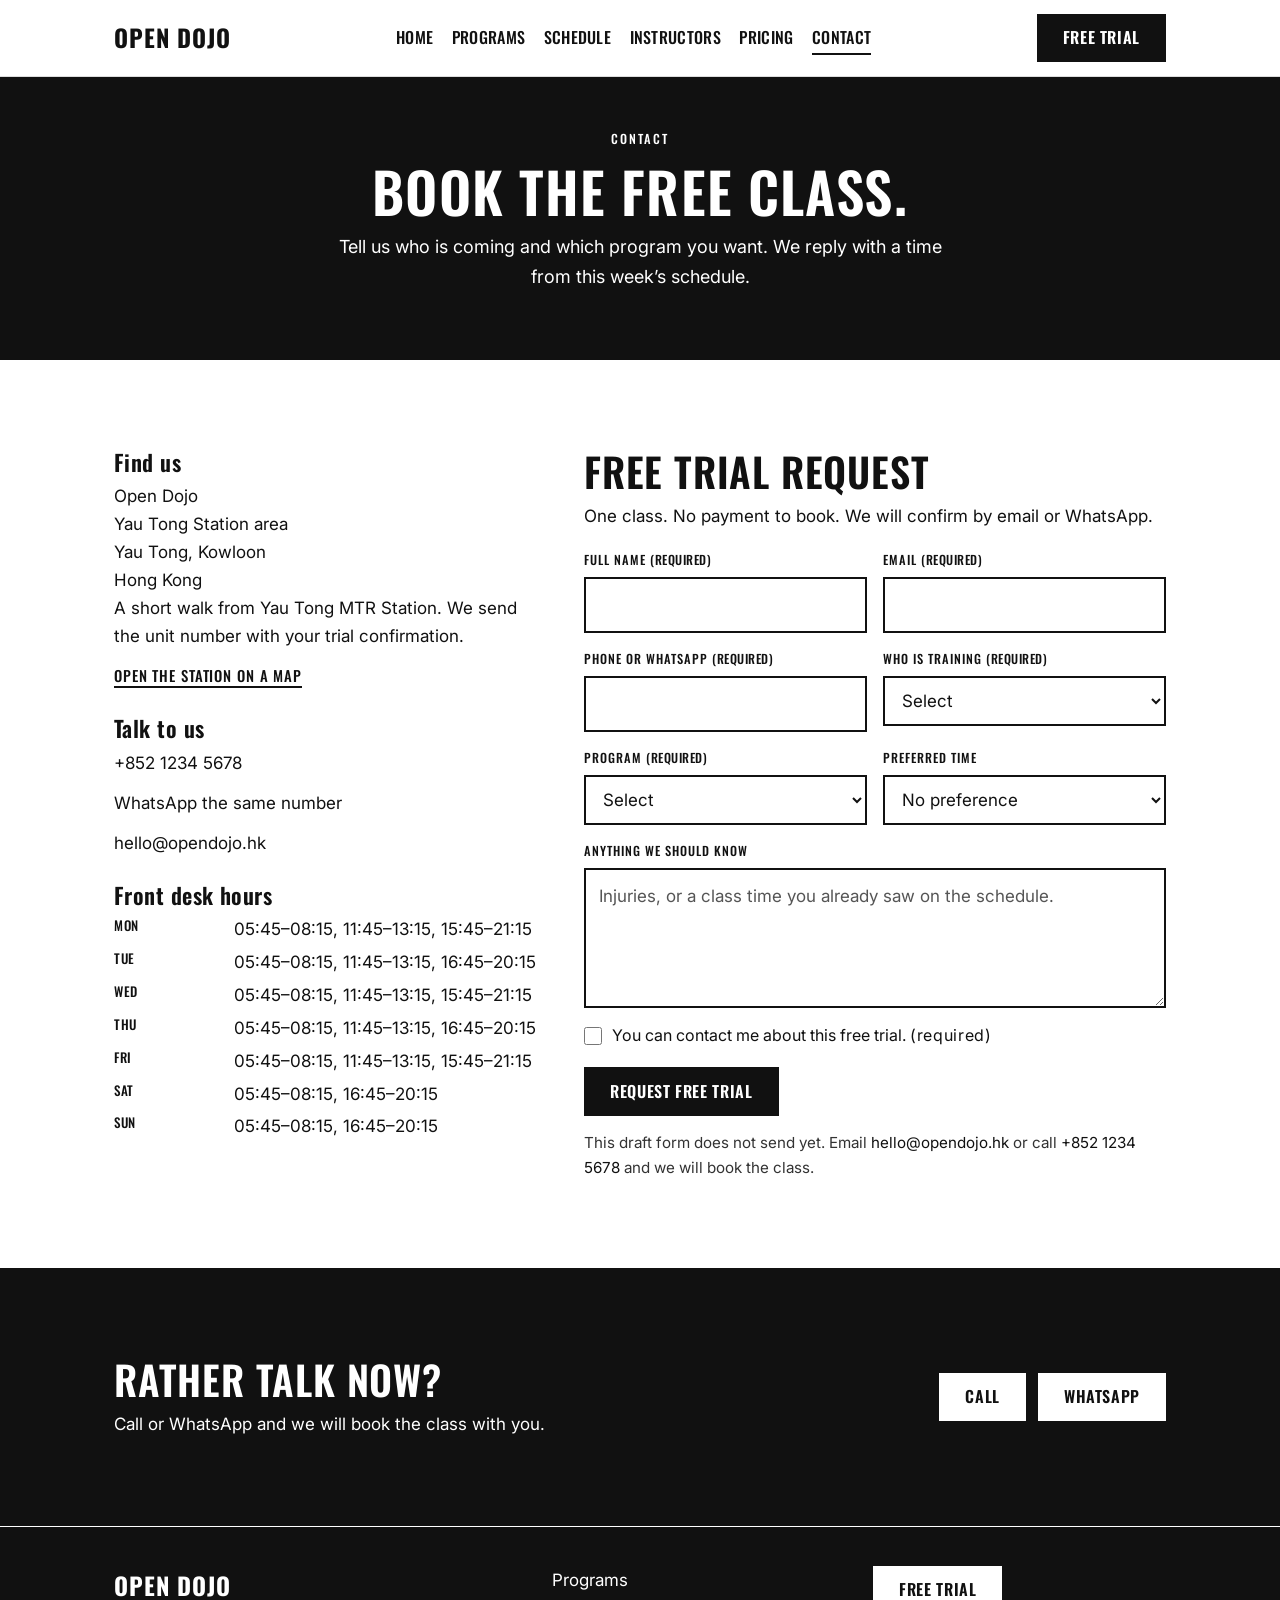
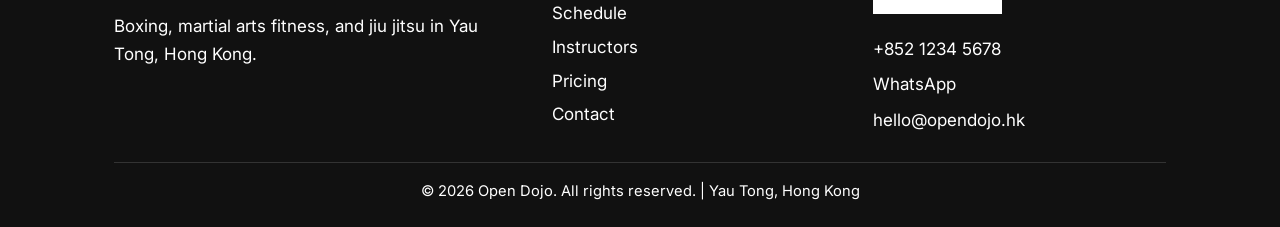
==== commit 1d96c46f: "Move the gym location from Tung Chung to Yau Tong. Homepage, contact, footers, meta text, and the RE" ====
--- a/contact.html
+++ b/contact.html
@@ -3,7 +3,7 @@
 <head>
   <meta charset="UTF-8">
   <meta name="viewport" content="width=device-width, initial-scale=1.0">
-  <meta name="description" content="Book a free trial class at Open Dojo in Tung Chung. Boxing, martial arts fitness, or jiu jitsu open mat. Near Tung Chung MTR Station.">
+  <meta name="description" content="Book a free trial class at Open Dojo in Yau Tong. Boxing, martial arts fitness, or jiu jitsu open mat. Near Yau Tong MTR Station.">
   <title>Contact | Open Dojo</title>
   <link rel="stylesheet" href="styles.css">
 </head>
@@ -104,12 +104,12 @@
             <h3>Find us</h3>
             <address>
               Open Dojo<br>
-              Tung Chung Station area<br>
-              Tung Chung, Lantau Island<br>
+              Yau Tong Station area<br>
+              Yau Tong, Kowloon<br>
               Hong Kong
             </address>
-            <p>A short walk from Tung Chung MTR Station. We send the unit number with your trial confirmation.</p>
-            <p><a class="text-link" href="https://www.google.com/maps/search/?api=1&amp;query=Tung+Chung+Station">Open the station on a map</a></p>
+            <p>A short walk from Yau Tong MTR Station. We send the unit number with your trial confirmation.</p>
+            <p><a class="text-link" href="https://www.google.com/maps/search/?api=1&amp;query=Yau+Tong+Station">Open the station on a map</a></p>
           </div>
           <div class="contact-block">
             <h3>Talk to us</h3>
@@ -159,7 +159,7 @@
       <div class="footer-inner">
         <div class="footer-brand">
           <a class="logo" href="index.html">Open Dojo</a>
-          <p>Boxing, martial arts fitness, and jiu jitsu in Tung Chung, Hong Kong.</p>
+          <p>Boxing, martial arts fitness, and jiu jitsu in Yau Tong, Hong Kong.</p>
         </div>
         <ul class="footer-links">
           <li><a href="programs.html">Programs</a></li>
@@ -175,7 +175,7 @@
           <p><a href="mailto:hello@opendojo.hk">hello@opendojo.hk</a></p>
         </div>
       </div>
-      <p class="footer-legal">&copy; 2026 Open Dojo. All rights reserved. | Tung Chung, Hong Kong</p>
+      <p class="footer-legal">&copy; 2026 Open Dojo. All rights reserved. | Yau Tong, Hong Kong</p>
     </div>
   </footer>
 </body>
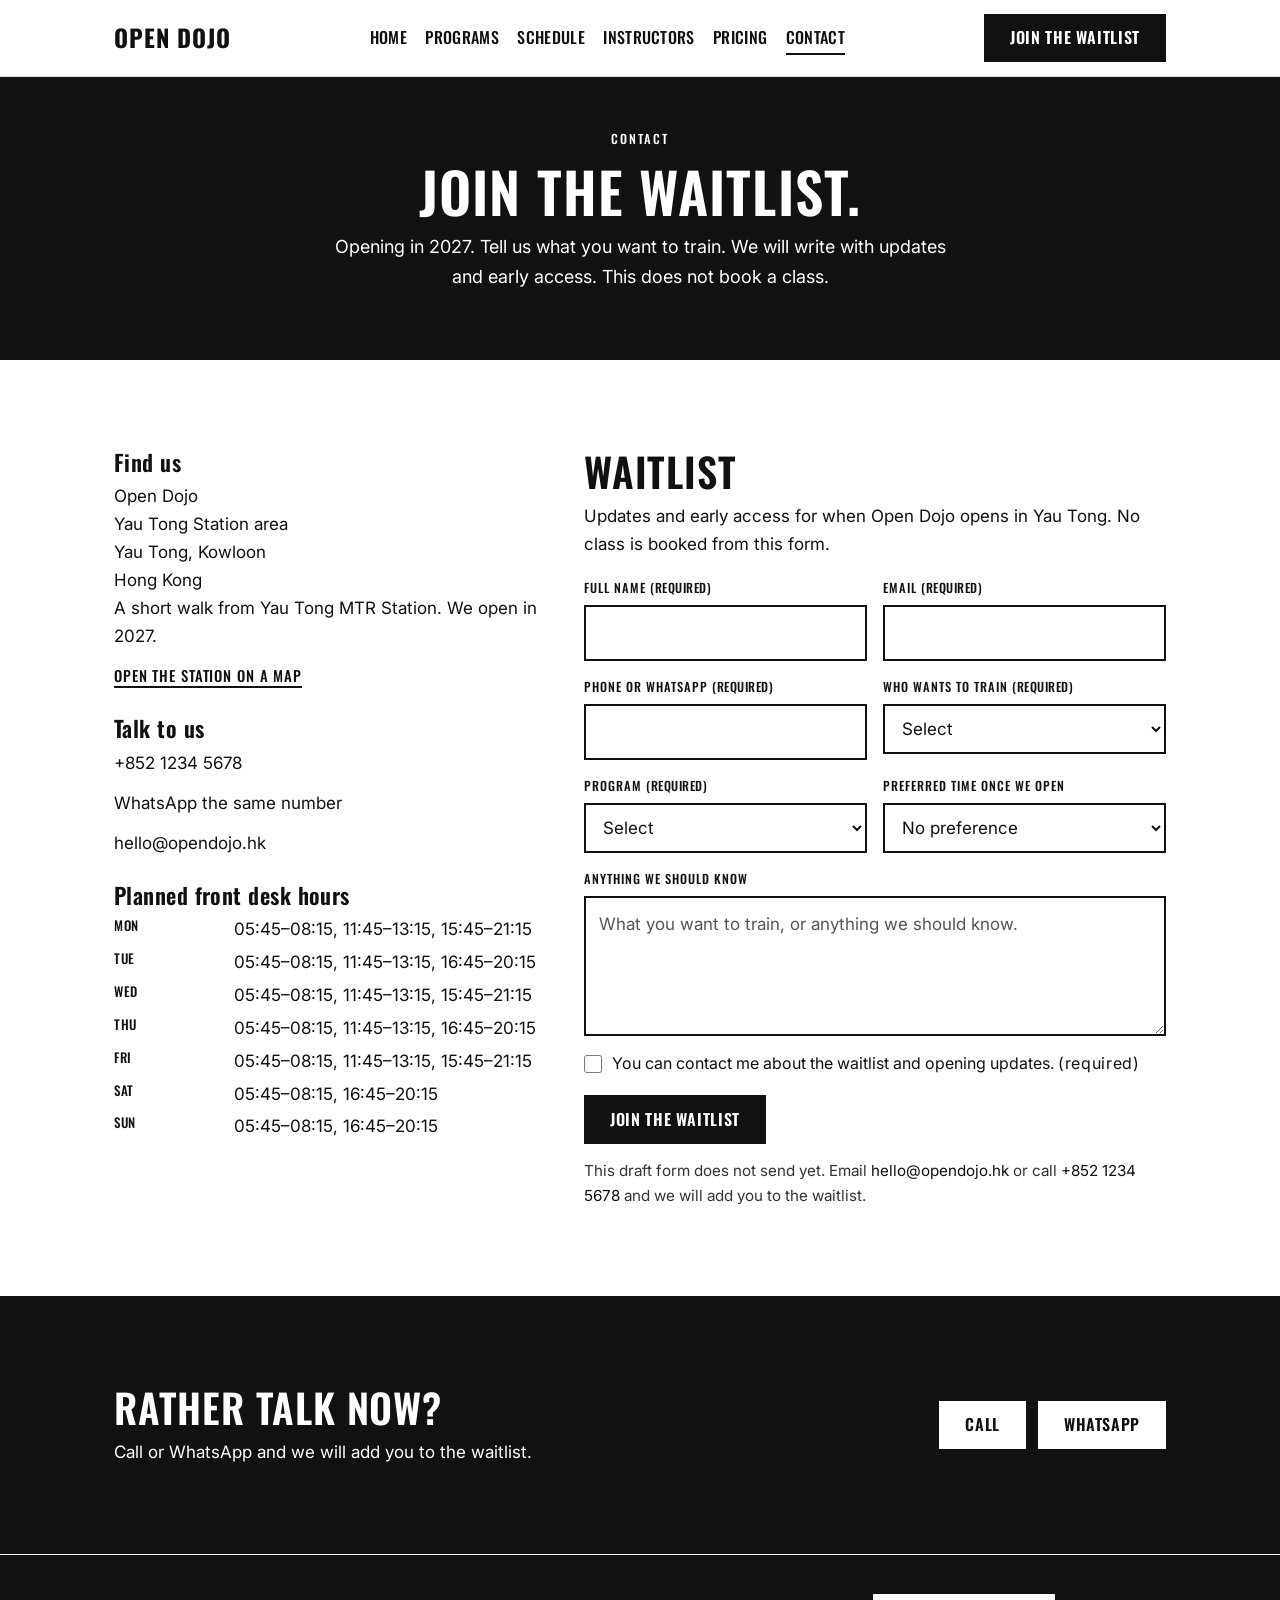
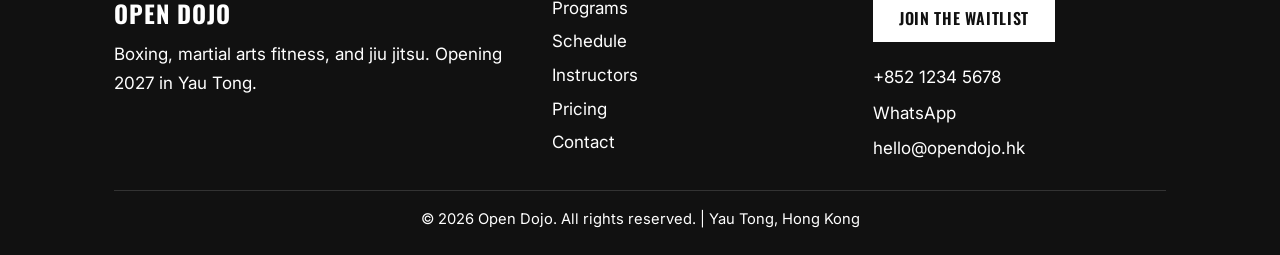
==== commit 03c26ff3: "Set the rest of the site to the 2027 waitlist." ====
--- a/contact.html
+++ b/contact.html
@@ -3,7 +3,7 @@
 <head>
   <meta charset="UTF-8">
   <meta name="viewport" content="width=device-width, initial-scale=1.0">
-  <meta name="description" content="Book a free trial class at Open Dojo in Yau Tong. Boxing, martial arts fitness, or jiu jitsu open mat. Near Yau Tong MTR Station.">
+  <meta name="description" content="Join the Open Dojo waitlist. Opening in Yau Tong in 2027. Updates and early access, not a class booking.">
   <title>Contact | Open Dojo</title>
   <link rel="stylesheet" href="styles.css">
 </head>
@@ -14,7 +14,7 @@
       <a class="logo" href="index.html">Open Dojo</a>
       <input class="nav-toggle" type="checkbox" id="nav-toggle">
       <label class="nav-summary" for="nav-toggle"><span class="menu-open">Menu</span><span class="menu-close">Close</span></label>
-      <a class="btn nav-cta" href="contact.html#trial">Free Trial</a>
+      <a class="btn nav-cta" href="contact.html">Join the Waitlist</a>
       <ul class="nav-links">
         <li><a href="index.html">Home</a></li>
         <li><a href="programs.html">Programs</a></li>
@@ -29,17 +29,17 @@
     <section class="page-hero">
       <div class="container">
         <p class="eyebrow">Contact</p>
-        <h1>Book the free class.</h1>
-        <p class="lede">Tell us who is coming and which program you want. We reply with a time from this week’s schedule.</p>
+        <h1>Join the waitlist.</h1>
+        <p class="lede">Opening in 2027. Tell us what you want to train. We will write with updates and early access. This does not book a class.</p>
       </div>
     </section>
 
-    <section id="trial">
+    <section id="waitlist">
       <div class="container contact-layout">
         <div class="trial-panel">
-          <h2>Free trial request</h2>
-          <p>One class. No payment to book. We will confirm by email or WhatsApp.</p>
-          <form class="trial-form" name="trial" action="#" method="post">
+          <h2>Waitlist</h2>
+          <p>Updates and early access for when Open Dojo opens in Yau Tong. No class is booked from this form.</p>
+          <form class="trial-form" name="waitlist" action="#" method="post">
             <div class="form-grid">
               <div class="field">
                 <label for="name">Full name <span class="req">(required)</span></label>
@@ -54,7 +54,7 @@
                 <input id="phone" name="phone" type="tel" autocomplete="tel" required>
               </div>
               <div class="field">
-                <label for="who">Who is training <span class="req">(required)</span></label>
+                <label for="who">Who wants to train <span class="req">(required)</span></label>
                 <select id="who" name="who" required>
                   <option value="">Select</option>
                   <option>Just me</option>
@@ -72,7 +72,7 @@
                 </select>
               </div>
               <div class="field">
-                <label for="when">Preferred time</label>
+                <label for="when">Preferred time once we open</label>
                 <select id="when" name="when">
                   <option value="">No preference</option>
                   <option>Weekday morning</option>
@@ -85,17 +85,17 @@
               </div>
               <div class="field field-full">
                 <label for="message">Anything we should know</label>
-                <textarea id="message" name="message" rows="4" placeholder="Injuries, or a class time you already saw on the schedule."></textarea>
+                <textarea id="message" name="message" rows="4" placeholder="What you want to train, or anything we should know."></textarea>
               </div>
               <div class="field field-full check">
                 <label for="consent">
                   <input id="consent" name="consent" type="checkbox" required>
-                  <span>You can contact me about this free trial. <span class="req">(required)</span></span>
+                  <span>You can contact me about the waitlist and opening updates. <span class="req">(required)</span></span>
                 </label>
               </div>
             </div>
-            <button class="btn" type="submit">Request Free Trial</button>
-            <p class="form-note">This draft form does not send yet. Email <a href="mailto:hello@opendojo.hk">hello@opendojo.hk</a> or call <a href="tel:+85212345678">+852 1234 5678</a> and we will book the class.</p>
+            <button class="btn" type="submit">Join the Waitlist</button>
+            <p class="form-note">This draft form does not send yet. Email <a href="mailto:hello@opendojo.hk">hello@opendojo.hk</a> or call <a href="tel:+85212345678">+852 1234 5678</a> and we will add you to the waitlist.</p>
           </form>
         </div>
 
@@ -108,7 +108,7 @@
               Yau Tong, Kowloon<br>
               Hong Kong
             </address>
-            <p>A short walk from Yau Tong MTR Station. We send the unit number with your trial confirmation.</p>
+            <p>A short walk from Yau Tong MTR Station. We open in 2027.</p>
             <p><a class="text-link" href="https://www.google.com/maps/search/?api=1&amp;query=Yau+Tong+Station">Open the station on a map</a></p>
           </div>
           <div class="contact-block">
@@ -118,7 +118,7 @@
             <p><a href="mailto:hello@opendojo.hk">hello@opendojo.hk</a></p>
           </div>
           <div class="contact-block">
-            <h3>Front desk hours</h3>
+            <h3>Planned front desk hours</h3>
             <dl class="hours">
               <dt>Mon</dt>
               <dd>05:45–08:15, 11:45–13:15, 15:45–21:15</dd>
@@ -144,7 +144,7 @@
       <div class="container cta-band-inner">
         <div>
           <h2>Rather talk now?</h2>
-          <p>Call or WhatsApp and we will book the class with you.</p>
+          <p>Call or WhatsApp and we will add you to the waitlist.</p>
         </div>
         <div class="cta-actions">
           <a class="btn btn-light" href="tel:+85212345678">Call</a>
@@ -159,7 +159,7 @@
       <div class="footer-inner">
         <div class="footer-brand">
           <a class="logo" href="index.html">Open Dojo</a>
-          <p>Boxing, martial arts fitness, and jiu jitsu in Yau Tong, Hong Kong.</p>
+          <p>Boxing, martial arts fitness, and jiu jitsu. Opening 2027 in Yau Tong.</p>
         </div>
         <ul class="footer-links">
           <li><a href="programs.html">Programs</a></li>
@@ -169,7 +169,7 @@
           <li><a href="contact.html">Contact</a></li>
         </ul>
         <div class="footer-contact">
-          <a class="btn btn-light" href="contact.html#trial">Free Trial</a>
+          <a class="btn btn-light" href="contact.html">Join the Waitlist</a>
           <p><a href="tel:+85212345678">+852 1234 5678</a></p>
           <p><a href="https://wa.me/85212345678">WhatsApp</a></p>
           <p><a href="mailto:hello@opendojo.hk">hello@opendojo.hk</a></p>
--- a/styles.css
+++ b/styles.css
@@ -304,6 +304,16 @@
   margin-bottom: 1rem;
 }
 
+.hero h1.hero-split {
+  font-size: min(3rem, calc((100vw - 4rem) / 20.6));
+  line-height: 1.12;
+}
+
+.hero h1.hero-split span {
+  display: block;
+  white-space: nowrap;
+}
+
 .hero .eyebrow {
   font-size: 0.78rem;
   margin-bottom: 0.85rem;
@@ -325,6 +335,16 @@
 .page-hero h1 {
   font-size: clamp(2.1rem, 6vw, 3.5rem);
   margin-bottom: 0.85rem;
+}
+
+.page-hero h1.hero-split {
+  font-size: min(3.25rem, calc((100vw - 3.5rem) / 19));
+  line-height: 1.16;
+}
+
+.page-hero h1.hero-split span {
+  display: block;
+  white-space: nowrap;
 }
 
 .page-hero .lede {
@@ -461,6 +481,75 @@
   margin-top: 1.75rem;
 }
 
+.insight {
+  margin-top: 2.75rem;
+  border: 2px solid var(--ink);
+  background: var(--paper);
+  text-align: center;
+  padding: 1.35rem 1.15rem 1.25rem;
+}
+
+.insight-pair {
+  display: grid;
+  grid-template-columns: 1fr 1fr;
+  margin-bottom: 1rem;
+}
+
+.insight-pair p {
+  margin: 0;
+  padding: 0 0.5rem;
+}
+
+.insight-pair p + p {
+  margin-top: 0;
+  border-left: 1px solid var(--ink);
+}
+
+.insight-pair span {
+  display: block;
+  font-family: 'Oswald', sans-serif;
+  font-weight: 500;
+  letter-spacing: 0.08em;
+  text-transform: uppercase;
+  font-size: 0.78rem;
+}
+
+.insight-pair strong {
+  display: block;
+  margin-top: 0.3rem;
+  font-family: 'Oswald', sans-serif;
+  font-weight: 600;
+  font-size: clamp(2.4rem, 6vw, 3.4rem);
+  line-height: 1;
+  letter-spacing: 0.02em;
+}
+
+.insight-line {
+  margin: 0 auto;
+  max-width: 36rem;
+}
+
+.pricing-bridge {
+  text-align: center;
+  margin: 2.75rem 0 0;
+}
+
+.pricing-bridge a {
+  color: inherit;
+  font-family: 'Oswald', sans-serif;
+  font-weight: 600;
+  font-size: clamp(1.2rem, 2.5vw, 1.65rem);
+  letter-spacing: 0.02em;
+  line-height: 1.35;
+  text-decoration: underline;
+  text-decoration-thickness: 2px;
+  text-underline-offset: 0.18em;
+}
+
+.pricing-bridge a:hover {
+  text-decoration: none;
+}
+
 /* Who we train and reasons */
 
 .who-grid,
@@ -703,6 +792,126 @@
 .policy div {
   border-top: 1px solid var(--line);
   padding-top: 0.8rem;
+}
+
+.rate-block + .rate-block {
+  margin-top: 4.25rem;
+  padding-top: 3.25rem;
+  border-top: 1px solid var(--line);
+}
+
+.rate-block h2 {
+  margin-bottom: 0.4rem;
+}
+
+.rate-note {
+  max-width: 40rem;
+  margin-bottom: 1rem;
+  color: var(--muted);
+}
+
+.rate-table {
+  width: 100%;
+  border-collapse: collapse;
+  background: var(--paper);
+}
+
+.rate-table th,
+.rate-table td {
+  border: 1px solid var(--ink);
+  padding: 0.85rem 0.6rem;
+  text-align: center;
+  vertical-align: middle;
+}
+
+.rate-table th {
+  background: var(--ink);
+  color: var(--paper);
+  font-family: 'Oswald', sans-serif;
+  font-weight: 500;
+  font-size: 0.82rem;
+  letter-spacing: 0.08em;
+  text-transform: uppercase;
+}
+
+.rate-table td {
+  font-family: 'Oswald', sans-serif;
+  font-weight: 600;
+  font-size: clamp(1.8rem, 4vw, 2.5rem);
+  line-height: 1;
+}
+
+.rate-unit {
+  display: block;
+  margin-top: 0.3rem;
+  font-family: 'Inter', sans-serif;
+  font-size: 0.85rem;
+  font-weight: 400;
+  letter-spacing: 0;
+  text-transform: none;
+}
+
+.rate-seq {
+  display: grid;
+  grid-template-columns: repeat(5, minmax(0, 1fr));
+  margin: 0;
+  padding: 0;
+  list-style: none;
+  border: 1px solid var(--ink);
+  background: var(--paper);
+}
+
+.rate-seq li {
+  padding: 0.85rem 0.3rem;
+  text-align: center;
+  border-left: 1px solid var(--ink);
+}
+
+.rate-seq li:first-child {
+  border-left: none;
+  background: var(--ink);
+  color: var(--paper);
+}
+
+.rate-seq span {
+  display: block;
+  font-family: 'Oswald', sans-serif;
+  font-weight: 500;
+  font-size: 0.75rem;
+  letter-spacing: 0.08em;
+  text-transform: uppercase;
+}
+
+.rate-seq strong {
+  display: block;
+  margin-top: 0.3rem;
+  font-family: 'Oswald', sans-serif;
+  font-weight: 600;
+  font-size: clamp(1.35rem, 3vw, 2.1rem);
+  line-height: 1;
+}
+
+.rate-seq .rate-unit {
+  font-family: 'Inter', sans-serif;
+  font-size: 0.75rem;
+  font-weight: 400;
+  letter-spacing: 0;
+  text-transform: none;
+}
+
+.worked {
+  margin-top: 1.75rem;
+  border: 2px solid var(--ink);
+  background: var(--paper);
+  padding: 1rem 1.15rem;
+}
+
+.worked h3 {
+  margin-bottom: 0.35rem;
+}
+
+.worked p {
+  margin: 0;
 }
 
 /* Instructors */
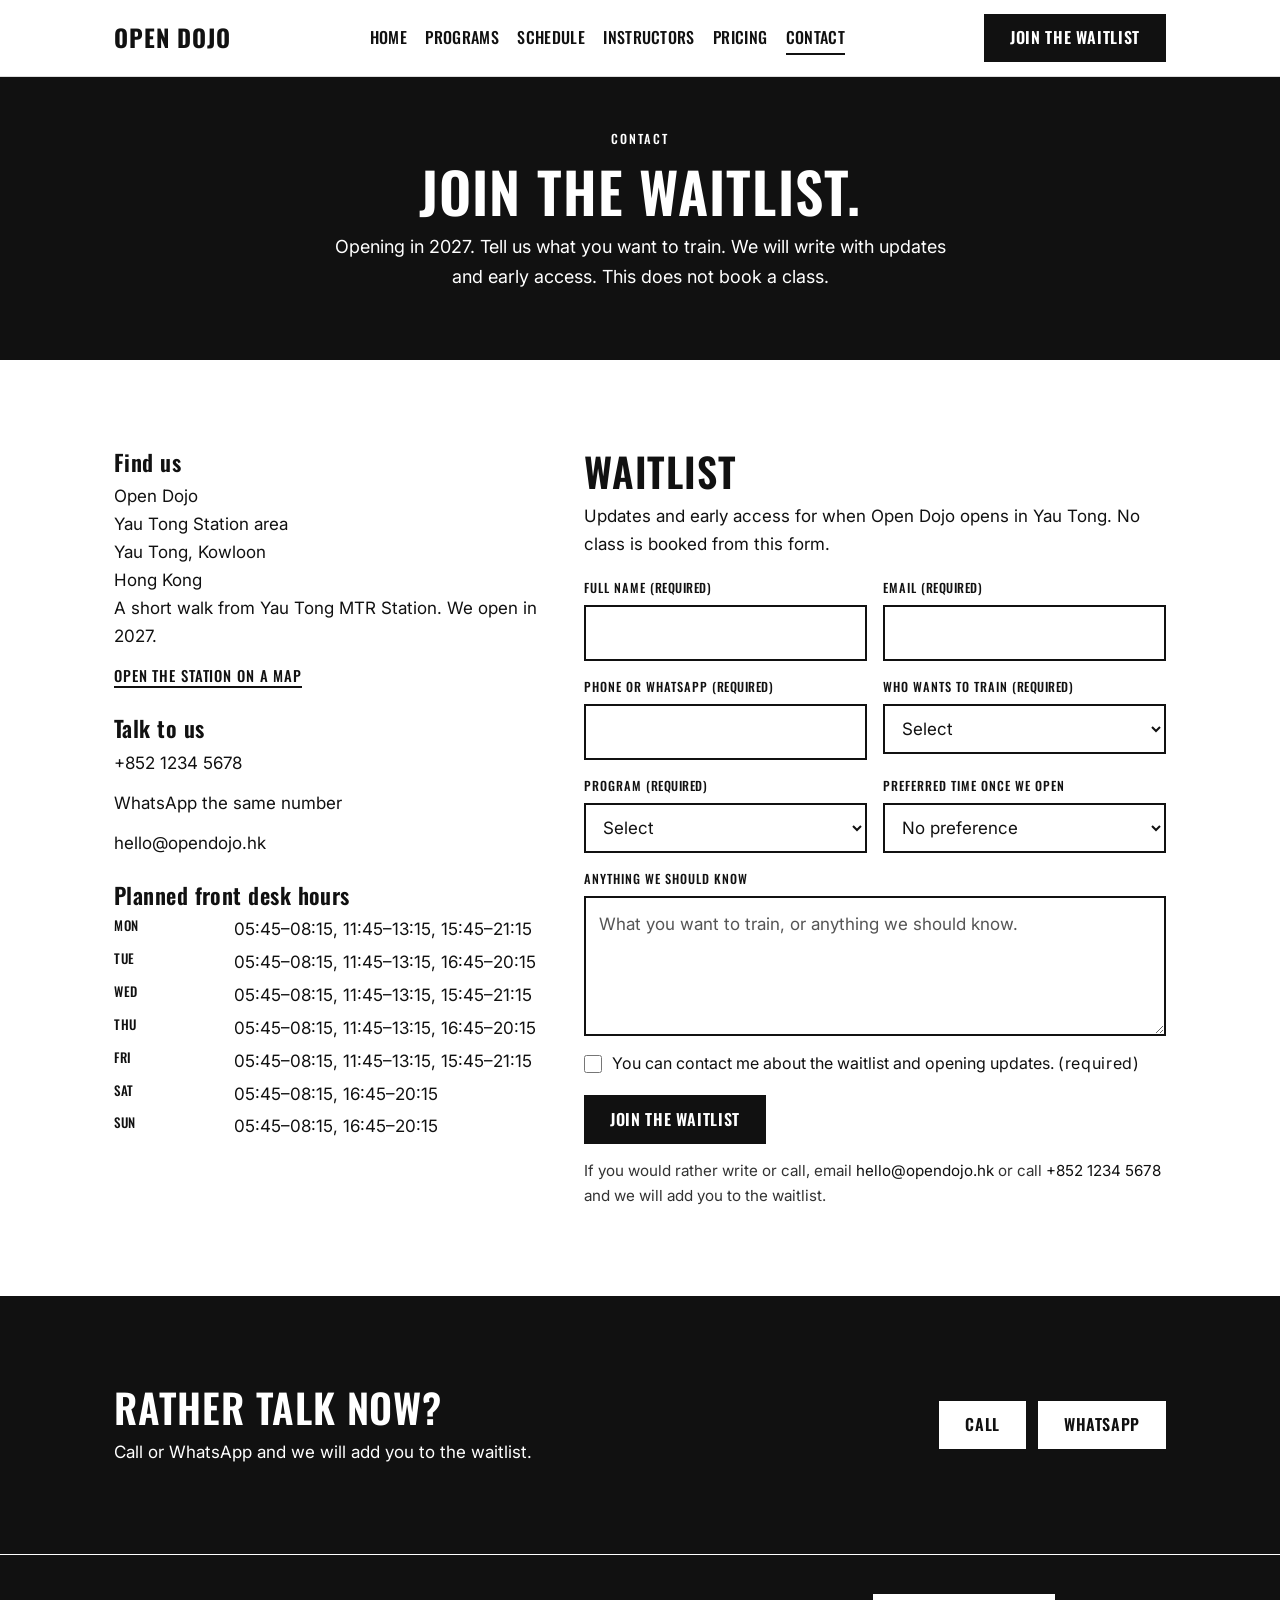
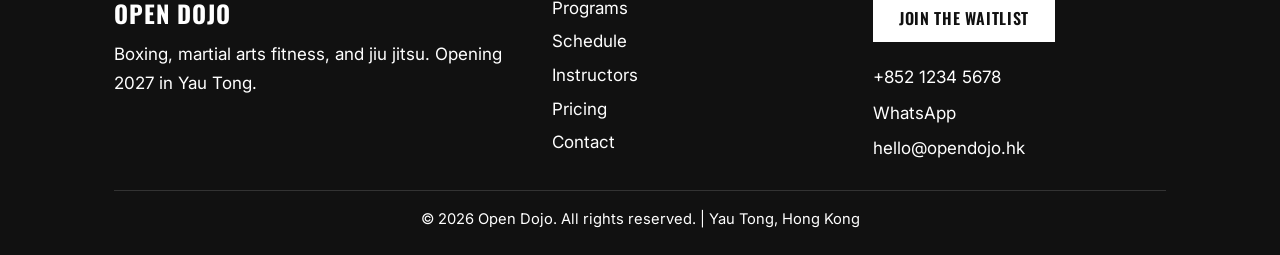
==== commit 47a0b5f0: "Soften pre-launch copy and drop the homepage credit box." ====
--- a/contact.html
+++ b/contact.html
@@ -95,7 +95,7 @@
               </div>
             </div>
             <button class="btn" type="submit">Join the Waitlist</button>
-            <p class="form-note">This draft form does not send yet. Email <a href="mailto:hello@opendojo.hk">hello@opendojo.hk</a> or call <a href="tel:+85212345678">+852 1234 5678</a> and we will add you to the waitlist.</p>
+            <p class="form-note">If you would rather write or call, email <a href="mailto:hello@opendojo.hk">hello@opendojo.hk</a> or call <a href="tel:+85212345678">+852 1234 5678</a> and we will add you to the waitlist.</p>
           </form>
         </div>
 
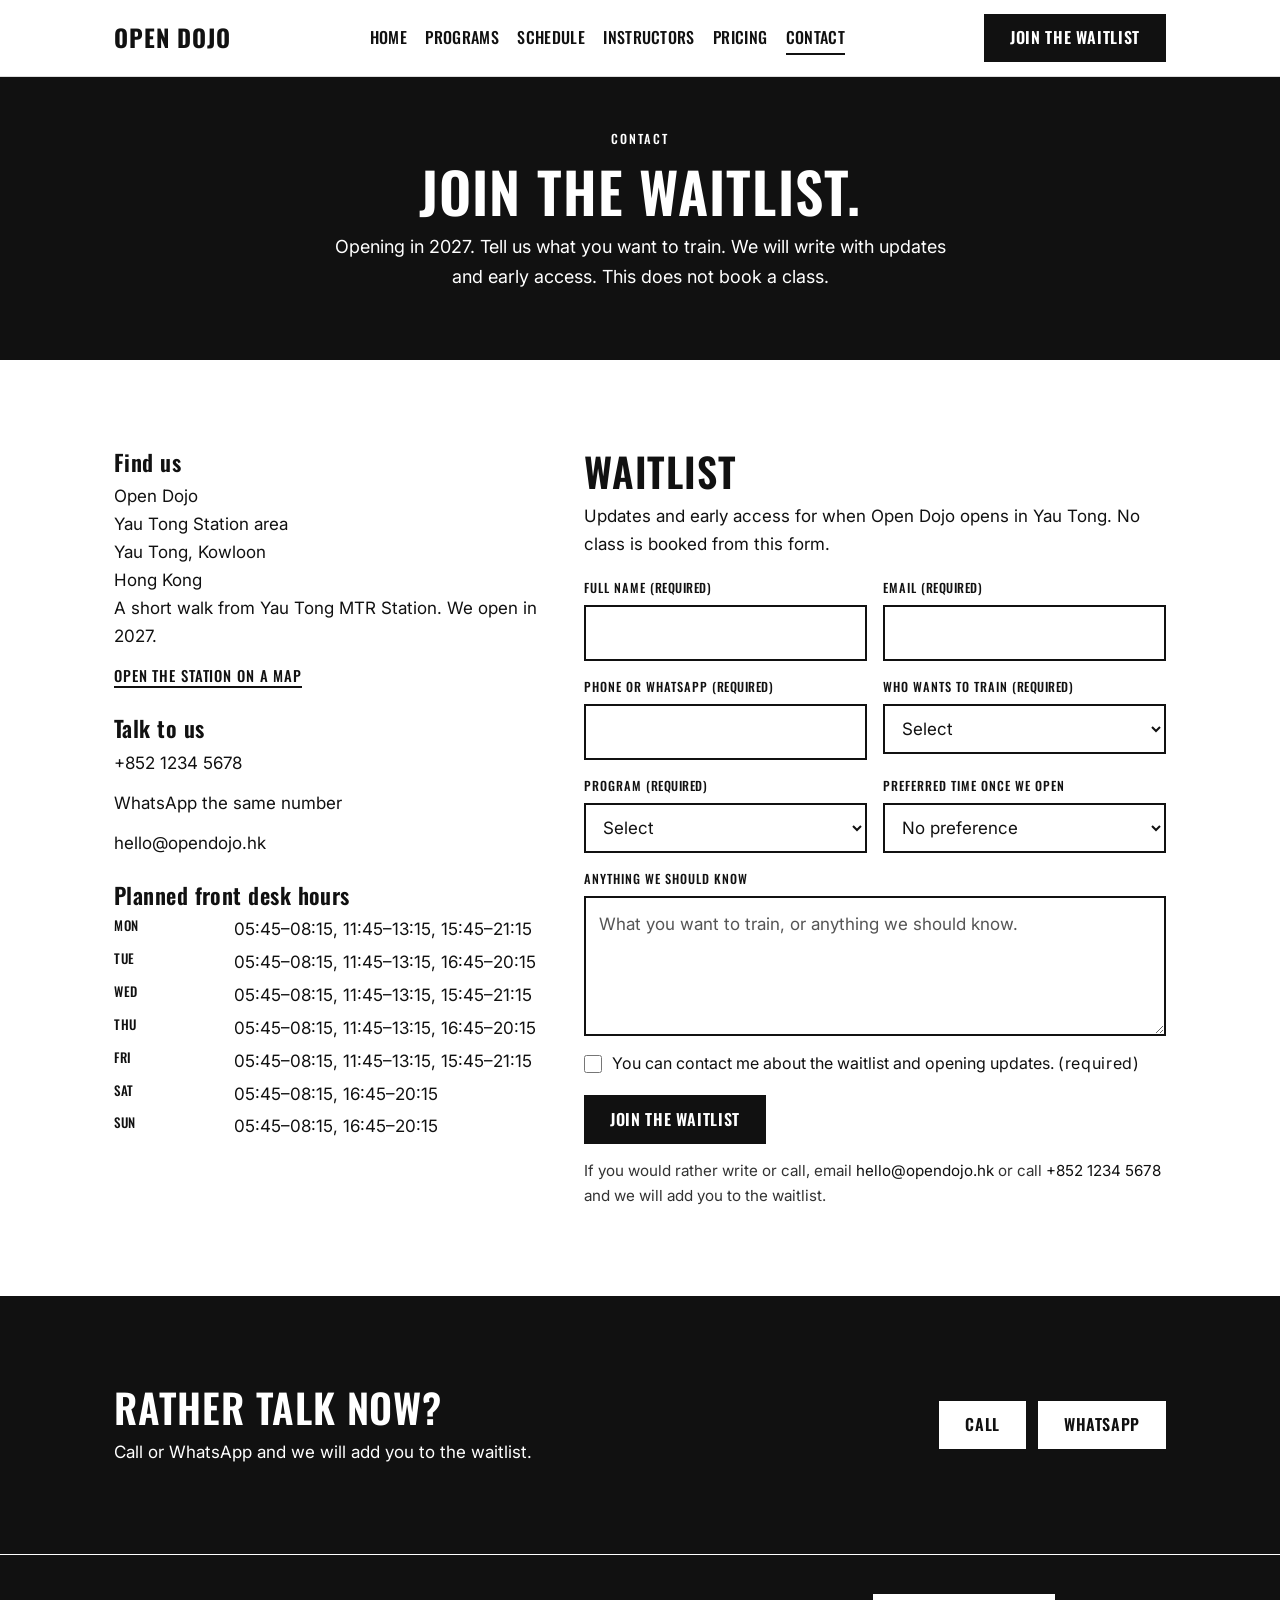
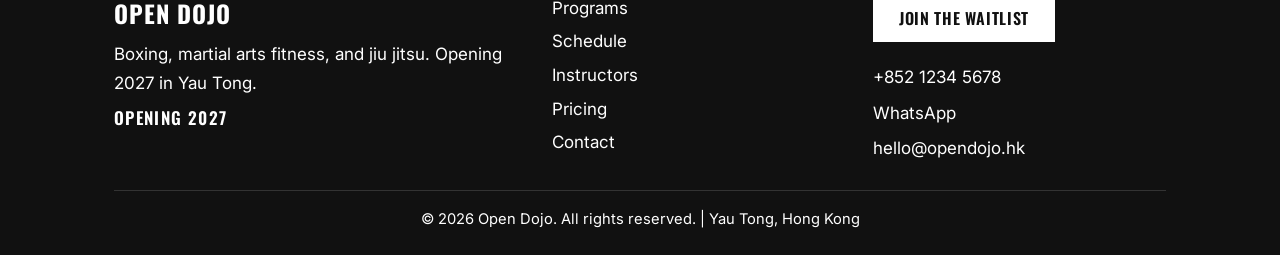
==== commit 4b256155: "Show Sunday’s longer open mat and sharpen the 2027 notes." ====
--- a/contact.html
+++ b/contact.html
@@ -160,6 +160,7 @@
         <div class="footer-brand">
           <a class="logo" href="index.html">Open Dojo</a>
           <p>Boxing, martial arts fitness, and jiu jitsu. Opening 2027 in Yau Tong.</p>
+          <p class="footer-open">Opening 2027</p>
         </div>
         <ul class="footer-links">
           <li><a href="programs.html">Programs</a></li>
--- a/styles.css
+++ b/styles.css
@@ -430,6 +430,16 @@
   border-color: var(--ink);
 }
 
+.card-lead {
+  border: 2px solid var(--ink);
+  background: var(--wash);
+}
+
+.card-lead .role {
+  font-size: 1.2rem;
+  font-weight: 600;
+}
+
 .card h3,
 .card p,
 .card ul {
@@ -572,6 +582,12 @@
   text-align: left;
 }
 
+.who-lead {
+  background: var(--wash);
+  border: 2px solid var(--ink);
+  padding: 0.9rem 1rem 1.1rem;
+}
+
 .who-num {
   display: block;
   font-family: 'Oswald', sans-serif;
@@ -615,10 +631,19 @@
 
 /* Schedule */
 
+.schedule-note {
+  margin-bottom: 1rem;
+  font-family: 'Oswald', sans-serif;
+  font-weight: 500;
+  letter-spacing: 0.06em;
+  text-transform: uppercase;
+}
+
 .table-scroll {
   overflow-x: auto;
   -webkit-overflow-scrolling: touch;
   border: 1px solid var(--ink);
+  overscroll-behavior-x: contain;
 }
 
 .schedule {
@@ -678,6 +703,10 @@
 
 .schedule td.is-openmat {
   box-shadow: inset 0 0 0 1px #fff;
+}
+
+.schedule td[rowspan] {
+  vertical-align: middle;
 }
 
 .schedule td.is-boxing,
@@ -1079,6 +1108,13 @@
   margin-top: 0.45rem;
 }
 
+.footer-open {
+  font-family: 'Oswald', sans-serif;
+  font-weight: 600;
+  letter-spacing: 0.08em;
+  text-transform: uppercase;
+}
+
 .footer-links {
   list-style: none;
   display: grid;
